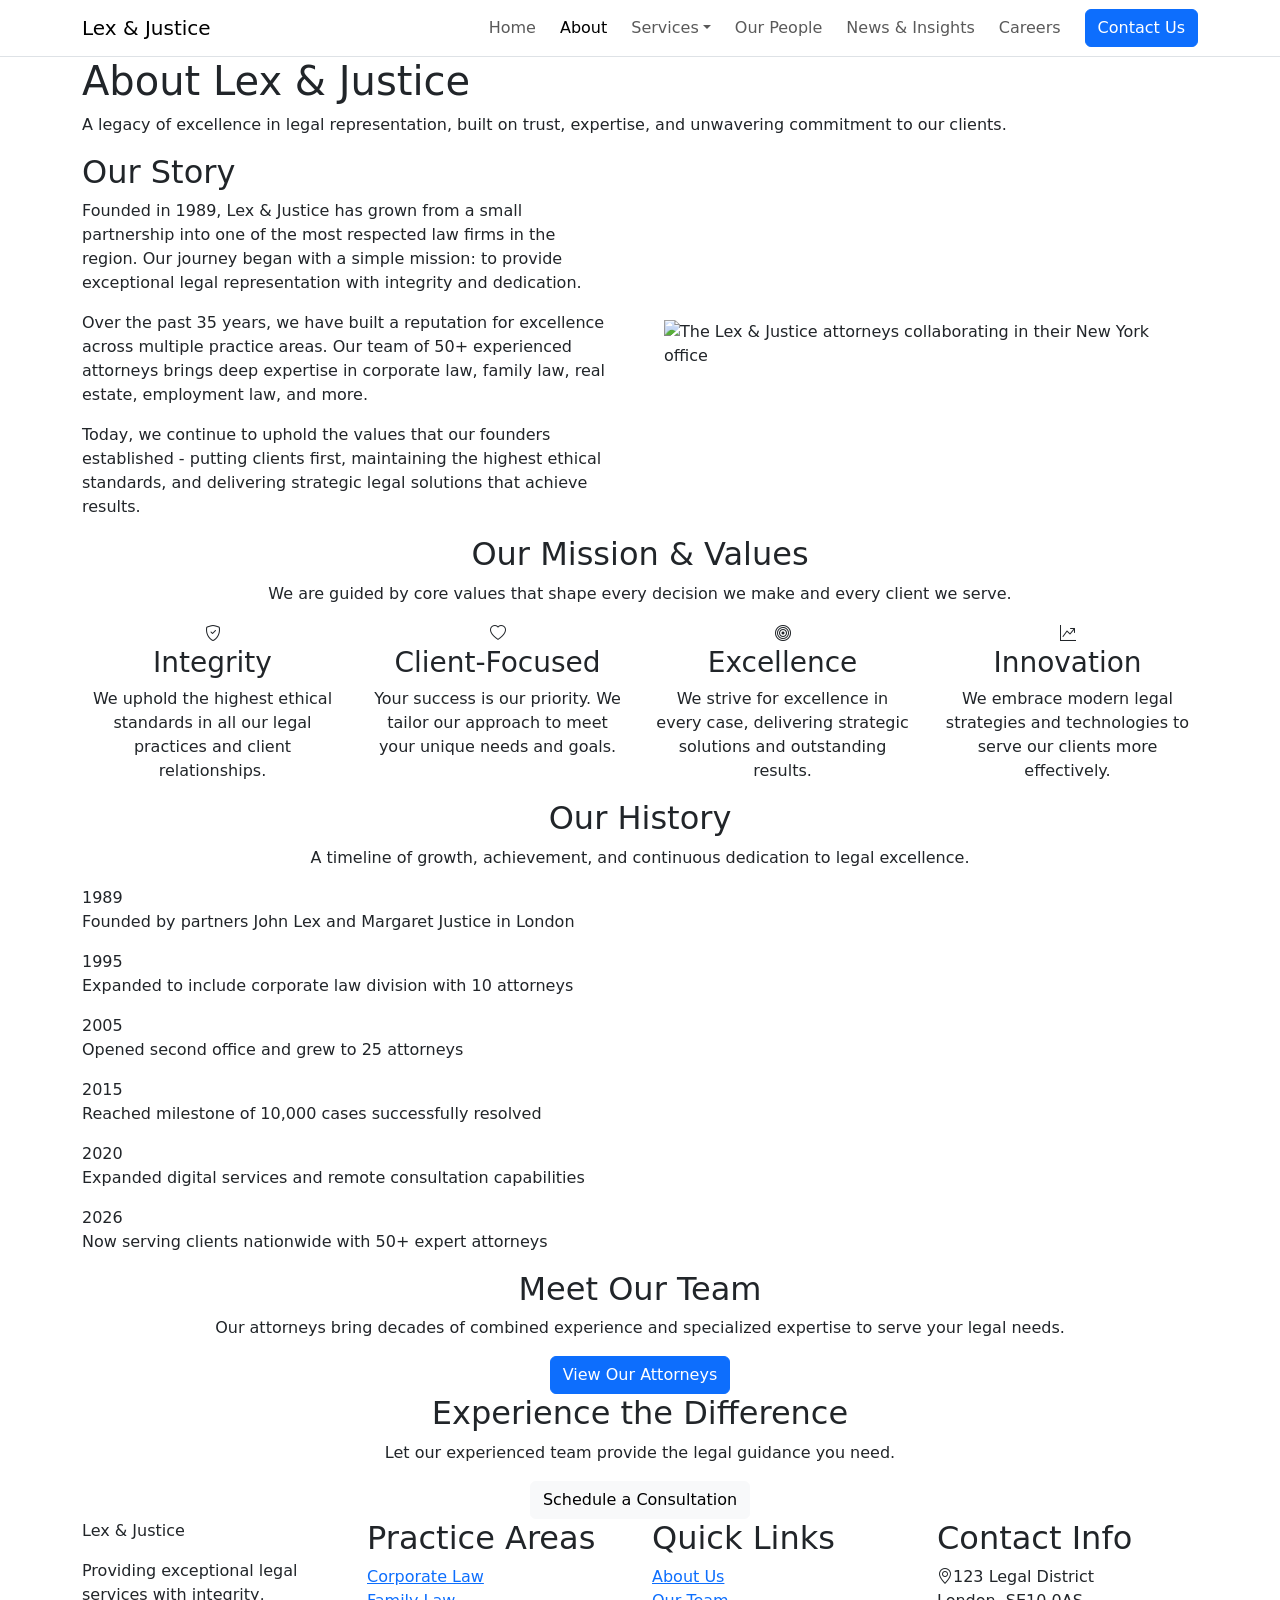
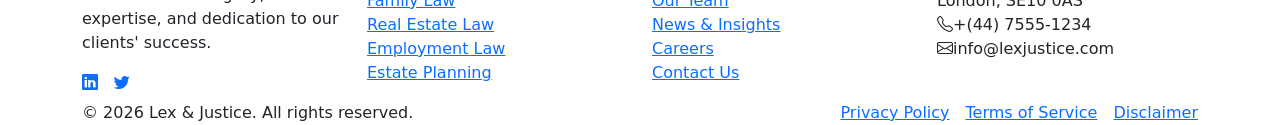
==== about.html @ c464b16d "Add about page with firm story, values, and team highlights" ====
<!doctype html>
<html lang="en">
<head>
  <meta charset="utf-8">
  <meta name="viewport" content="width=device-width, initial-scale=1">
  <title>Lex &amp; Justice | About</title>
  <link rel="preconnect" href="https://fonts.googleapis.com">
  <link rel="preconnect" href="https://fonts.gstatic.com" crossorigin>
  <link href="https://fonts.googleapis.com/css2?family=Cormorant+Garamond:wght@500;600;700&family=Inter:wght@400;500;600;700&family=Playfair+Display:wght@600&display=swap" rel="stylesheet">
  <link href="https://cdn.jsdelivr.net/npm/bootstrap@5.3.3/dist/css/bootstrap.min.css" rel="stylesheet" integrity="sha384-QWTKZyjpPEjISv5WaRU9OFeRpok6YctnYmDr5pNlyT2bRjXh0JMhjY6hW+ALEwIH" crossorigin="anonymous">
  <link rel="stylesheet" href="https://cdn.jsdelivr.net/npm/bootstrap-icons@1.11.3/font/bootstrap-icons.min.css">
  <link rel="stylesheet" href="css/style.css">
</head>
<body>
  <header>
    <nav class="navbar navbar-expand-lg navbar-light bg-white main-navbar sticky-top border-bottom">
      <div class="container">
        <a class="navbar-brand brand-mark brand-font" href="index.html">Lex &amp; Justice</a>
        <button class="navbar-toggler" type="button" data-bs-toggle="collapse" data-bs-target="#mainNavbar" aria-controls="mainNavbar" aria-expanded="false" aria-label="Toggle navigation">
          <span class="navbar-toggler-icon"></span>
        </button>
        <div class="collapse navbar-collapse" id="mainNavbar">
          <ul class="navbar-nav ms-auto align-items-lg-center gap-lg-2">
            <li class="nav-item"><a class="nav-link" href="index.html">Home</a></li>
            <li class="nav-item"><a class="nav-link active" href="about.html">About</a></li>
            <li class="nav-item dropdown">
              <a class="nav-link dropdown-toggle" href="services.html" role="button" data-bs-toggle="dropdown" aria-expanded="false">Services</a>
              <ul class="dropdown-menu">
                <li><a class="dropdown-item" href="practice-area-detail.html">Corporate Law</a></li>
                <li><a class="dropdown-item" href="practice-area-detail.html">Family Law</a></li>
                <li><a class="dropdown-item" href="practice-area-detail.html">Real Estate Law</a></li>
                <li><a class="dropdown-item" href="practice-area-detail.html">Employment Law</a></li>
                <li><a class="dropdown-item" href="practice-area-detail.html">Estate Planning</a></li>
                <li><a class="dropdown-item" href="practice-area-detail.html">Tax Law</a></li>
                <li><hr class="dropdown-divider"></li>
                <li><a class="dropdown-item" href="services.html">All Services</a></li>
              </ul>
            </li>
            <li class="nav-item"><a class="nav-link" href="team.html">Our People</a></li>
            <li class="nav-item"><a class="nav-link" href="news.html">News &amp; Insights</a></li>
            <li class="nav-item"><a class="nav-link" href="careers.html">Careers</a></li>
          </ul>
          <a href="contact.html" class="btn btn-primary btn-nav mt-3 mt-lg-0 ms-lg-3">Contact Us</a>
        </div>
      </div>
    </nav>
  </header>

  <main>
    <section class="about-hero">
      <div class="container">
        <div class="hero-content about-hero-content">
          <h1>About <span class="brand-font">Lex &amp; Justice</span></h1>
          <p>A legacy of excellence in legal representation, built on trust, expertise, and unwavering commitment to our clients.</p>
        </div>
      </div>
    </section>

    <section class="section-space about-story-section">
      <div class="container">
        <div class="row align-items-center g-5">
          <div class="col-lg-6">
            <h2>Our Story</h2>
            <p>Founded in 1989, Lex &amp; Justice has grown from a small partnership into one of the most respected law firms in the region. Our journey began with a simple mission: to provide exceptional legal representation with integrity and dedication.</p>
            <p>Over the past 35 years, we have built a reputation for excellence across multiple practice areas. Our team of 50+ experienced attorneys brings deep expertise in corporate law, family law, real estate, employment law, and more.</p>
            <p>Today, we continue to uphold the values that our founders established - putting clients first, maintaining the highest ethical standards, and delivering strategic legal solutions that achieve results.</p>
          </div>
          <div class="col-lg-6">
            <img
              src="assets/img/about/our_story.jpg"
              alt="The Lex &amp; Justice attorneys collaborating in their New York office"
              class="img-fluid about-story-image"
              loading="lazy"
              width="1200"
              height="900">
          </div>
        </div>
      </div>
    </section>

    <section class="section-space section-muted mission-section">
      <div class="container">
        <div class="section-heading text-center">
          <h2>Our Mission &amp; Values</h2>
          <p>We are guided by core values that shape every decision we make and every client we serve.</p>
        </div>
        <div class="row g-4">
          <div class="col-6 col-lg-3 text-center">
            <article class="mission-item h-100">
              <div class="feature-icon"><i class="bi bi-shield-check" aria-hidden="true"></i></div>
              <h3>Integrity</h3>
              <p>We uphold the highest ethical standards in all our legal practices and client relationships.</p>
            </article>
          </div>
          <div class="col-6 col-lg-3 text-center">
            <article class="mission-item h-100">
              <div class="feature-icon"><i class="bi bi-heart" aria-hidden="true"></i></div>
              <h3>Client-Focused</h3>
              <p>Your success is our priority. We tailor our approach to meet your unique needs and goals.</p>
            </article>
          </div>
          <div class="col-6 col-lg-3 text-center">
            <article class="mission-item h-100">
              <div class="feature-icon"><i class="bi bi-bullseye" aria-hidden="true"></i></div>
              <h3>Excellence</h3>
              <p>We strive for excellence in every case, delivering strategic solutions and outstanding results.</p>
            </article>
          </div>
          <div class="col-6 col-lg-3 text-center">
            <article class="mission-item h-100">
              <div class="feature-icon"><i class="bi bi-graph-up-arrow" aria-hidden="true"></i></div>
              <h3>Innovation</h3>
              <p>We embrace modern legal strategies and technologies to serve our clients more effectively.</p>
            </article>
          </div>
        </div>
      </div>
    </section>

    <section class="section-space history-section">
      <div class="container">
        <div class="section-heading text-center">
          <h2>Our History</h2>
          <p>A timeline of growth, achievement, and continuous dedication to legal excellence.</p>
        </div>
        <div class="history-timeline mx-auto">
          <div class="history-row">
            <span class="history-year">1989</span>
            <span class="history-dot"></span>
            <p>Founded by partners John Lex and Margaret Justice in London</p>
          </div>
          <div class="history-row">
            <span class="history-year">1995</span>
            <span class="history-dot"></span>
            <p>Expanded to include corporate law division with 10 attorneys</p>
          </div>
          <div class="history-row">
            <span class="history-year">2005</span>
            <span class="history-dot"></span>
            <p>Opened second office and grew to 25 attorneys</p>
          </div>
          <div class="history-row">
            <span class="history-year">2015</span>
            <span class="history-dot"></span>
            <p>Reached milestone of 10,000 cases successfully resolved</p>
          </div>
          <div class="history-row">
            <span class="history-year">2020</span>
            <span class="history-dot"></span>
            <p>Expanded digital services and remote consultation capabilities</p>
          </div>
          <div class="history-row">
            <span class="history-year">2026</span>
            <span class="history-dot"></span>
            <p>Now serving clients nationwide with 50+ expert attorneys</p>
          </div>
        </div>
      </div>
    </section>

    <section class="section-space section-muted team-cta">
      <div class="container text-center">
        <h2>Meet Our Team</h2>
        <p>Our attorneys bring decades of combined experience and specialized expertise to serve your legal needs.</p>
        <a href="team.html" class="btn btn-primary btn-nav">View Our Attorneys</a>
      </div>
    </section>

    <section class="section-space cta-section about-cta-compact">
      <div class="container text-center">
        <h2>Experience the Difference</h2>
        <p>Let our experienced team provide the legal guidance you need.</p>
        <a href="contact.html" class="btn btn-light btn-hero">Schedule a Consultation</a>
      </div>
    </section>
  </main>

  <footer class="footer-section">
    <div class="container">
      <div class="row g-4 gy-lg-0">
        <div class="col-md-6 col-lg-3">
          <p class="brand-font footer-brand-name">Lex &amp; Justice</p>
          <p>Providing exceptional legal services with integrity, expertise, and dedication to our clients' success.</p>
          <div class="d-flex gap-3 social-links">
            <a href="https://www.linkedin.com/in/behramaras/" aria-label="LinkedIn"><i class="bi bi-linkedin" aria-hidden="true"></i></a>
            <a href="under-construction.html" aria-label="Twitter"><i class="bi bi-twitter" aria-hidden="true"></i></a>
          </div>
        </div>
        <div class="col-md-6 col-lg-3">
          <h2 class="footer-col-title">Practice Areas</h2>
          <ul class="list-unstyled footer-links">
            <li><a href="practice-area-detail.html">Corporate Law</a></li>
            <li><a href="practice-area-detail.html">Family Law</a></li>
            <li><a href="practice-area-detail.html">Real Estate Law</a></li>
            <li><a href="practice-area-detail.html">Employment Law</a></li>
            <li><a href="practice-area-detail.html">Estate Planning</a></li>
          </ul>
        </div>
        <div class="col-md-6 col-lg-3">
          <h2 class="footer-col-title">Quick Links</h2>
          <ul class="list-unstyled footer-links">
            <li><a href="about.html">About Us</a></li>
            <li><a href="team.html">Our Team</a></li>
            <li><a href="news.html">News &amp; Insights</a></li>
            <li><a href="careers.html">Careers</a></li>
            <li><a href="contact.html">Contact Us</a></li>
          </ul>
        </div>
        <div class="col-md-6 col-lg-3">
          <h2 class="footer-col-title">Contact Info</h2>
          <ul class="list-unstyled footer-contact">
            <li><i class="bi bi-geo-alt" aria-hidden="true"></i><span>123 Legal District<br>London, SE10 0AS</span></li>
            <li><i class="bi bi-telephone" aria-hidden="true"></i><span>+(44) 7555-1234</span></li>
            <li><i class="bi bi-envelope" aria-hidden="true"></i><span>info@lexjustice.com</span></li>
          </ul>
        </div>
      </div>
      <div class="footer-bottom d-flex flex-column flex-md-row justify-content-between align-items-start align-items-md-center gap-2">
        <p class="mb-0">&copy; 2026 <span class="brand-font">Lex &amp; Justice</span>. All rights reserved.</p>
        <div class="d-flex gap-3">
          <a href="under-construction.html">Privacy Policy</a>
          <a href="under-construction.html">Terms of Service</a>
          <a href="under-construction.html">Disclaimer</a>
        </div>
      </div>
    </div>
  </footer>

  <script src="https://cdn.jsdelivr.net/npm/bootstrap@5.3.3/dist/js/bootstrap.bundle.min.js" integrity="sha384-YvpcrYf0tY3lHB60NNkmXc5s9fDVZLESaAA55NDzOxhy9GkcIdslK1eN7N6jIeHz" crossorigin="anonymous"></script>
  <script src="https://cdn.userway.org/widget.js" data-account="FREE"></script>
</body>
</html>
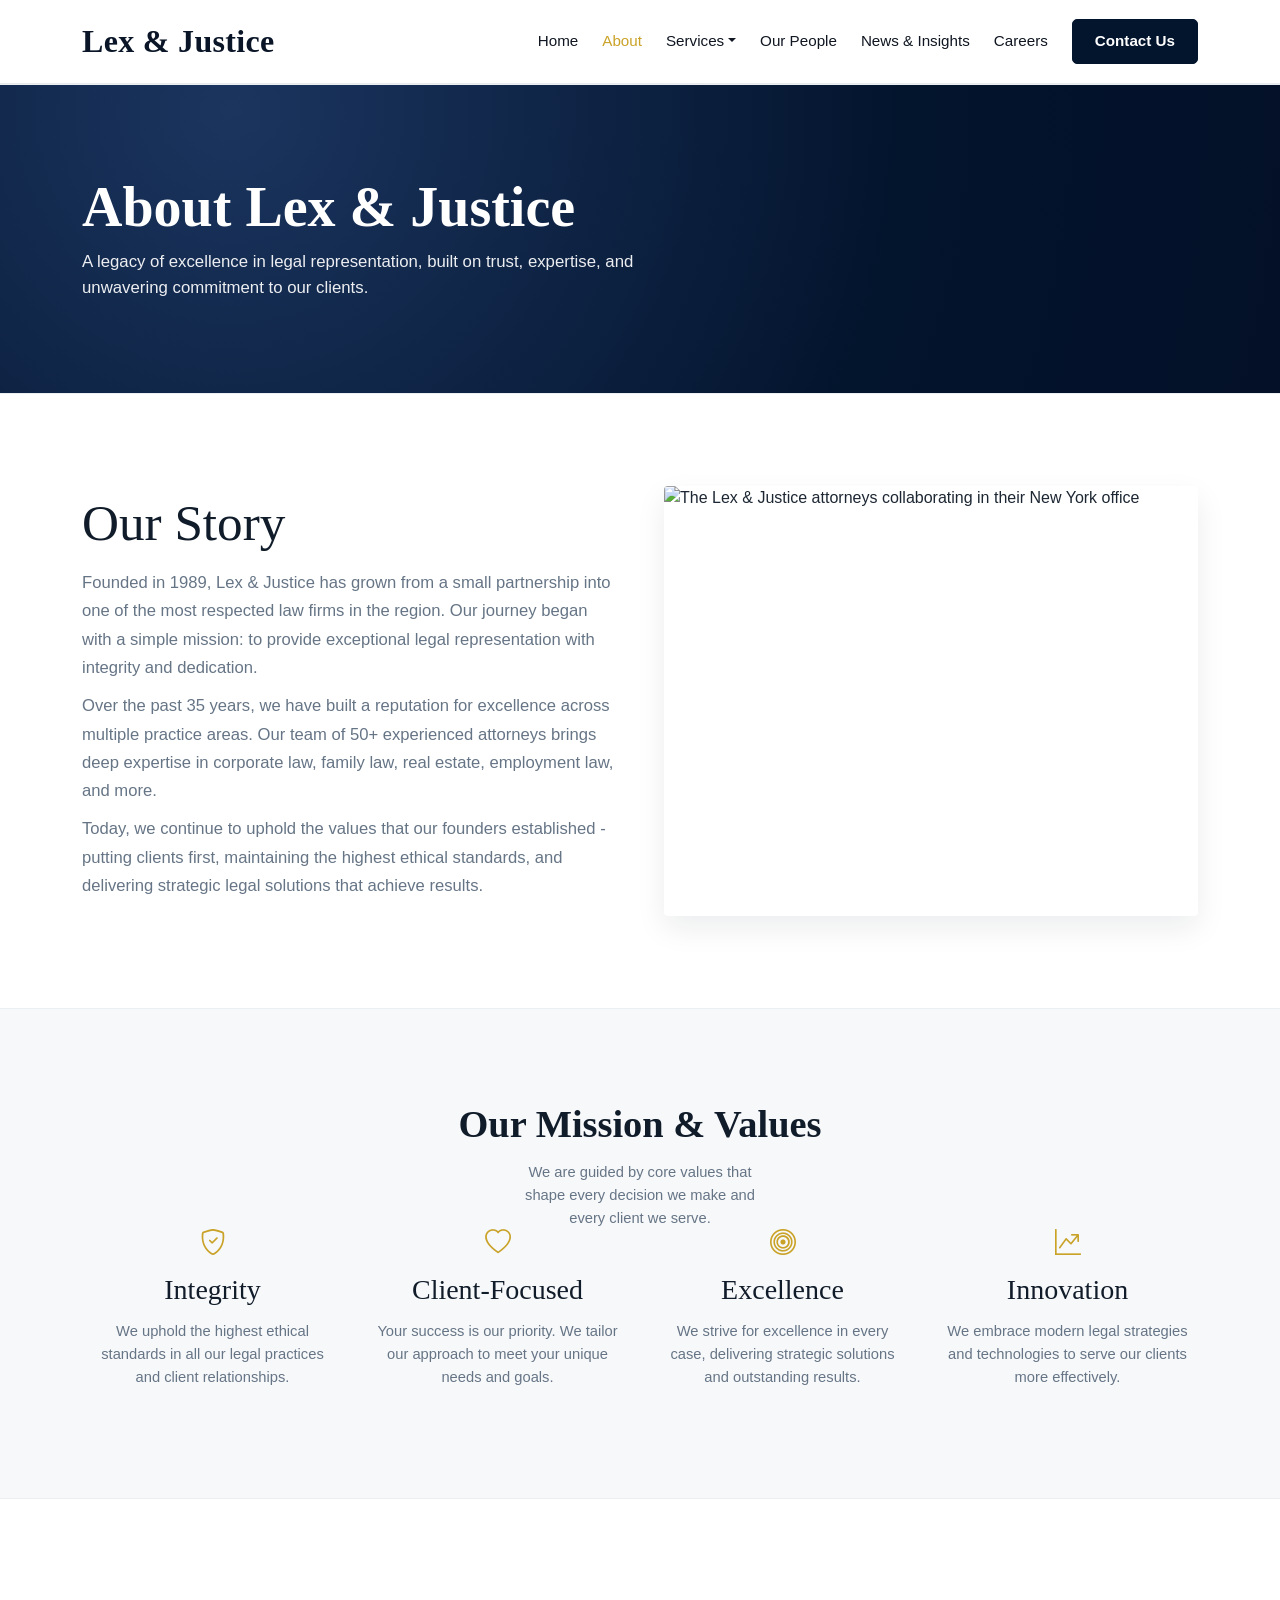
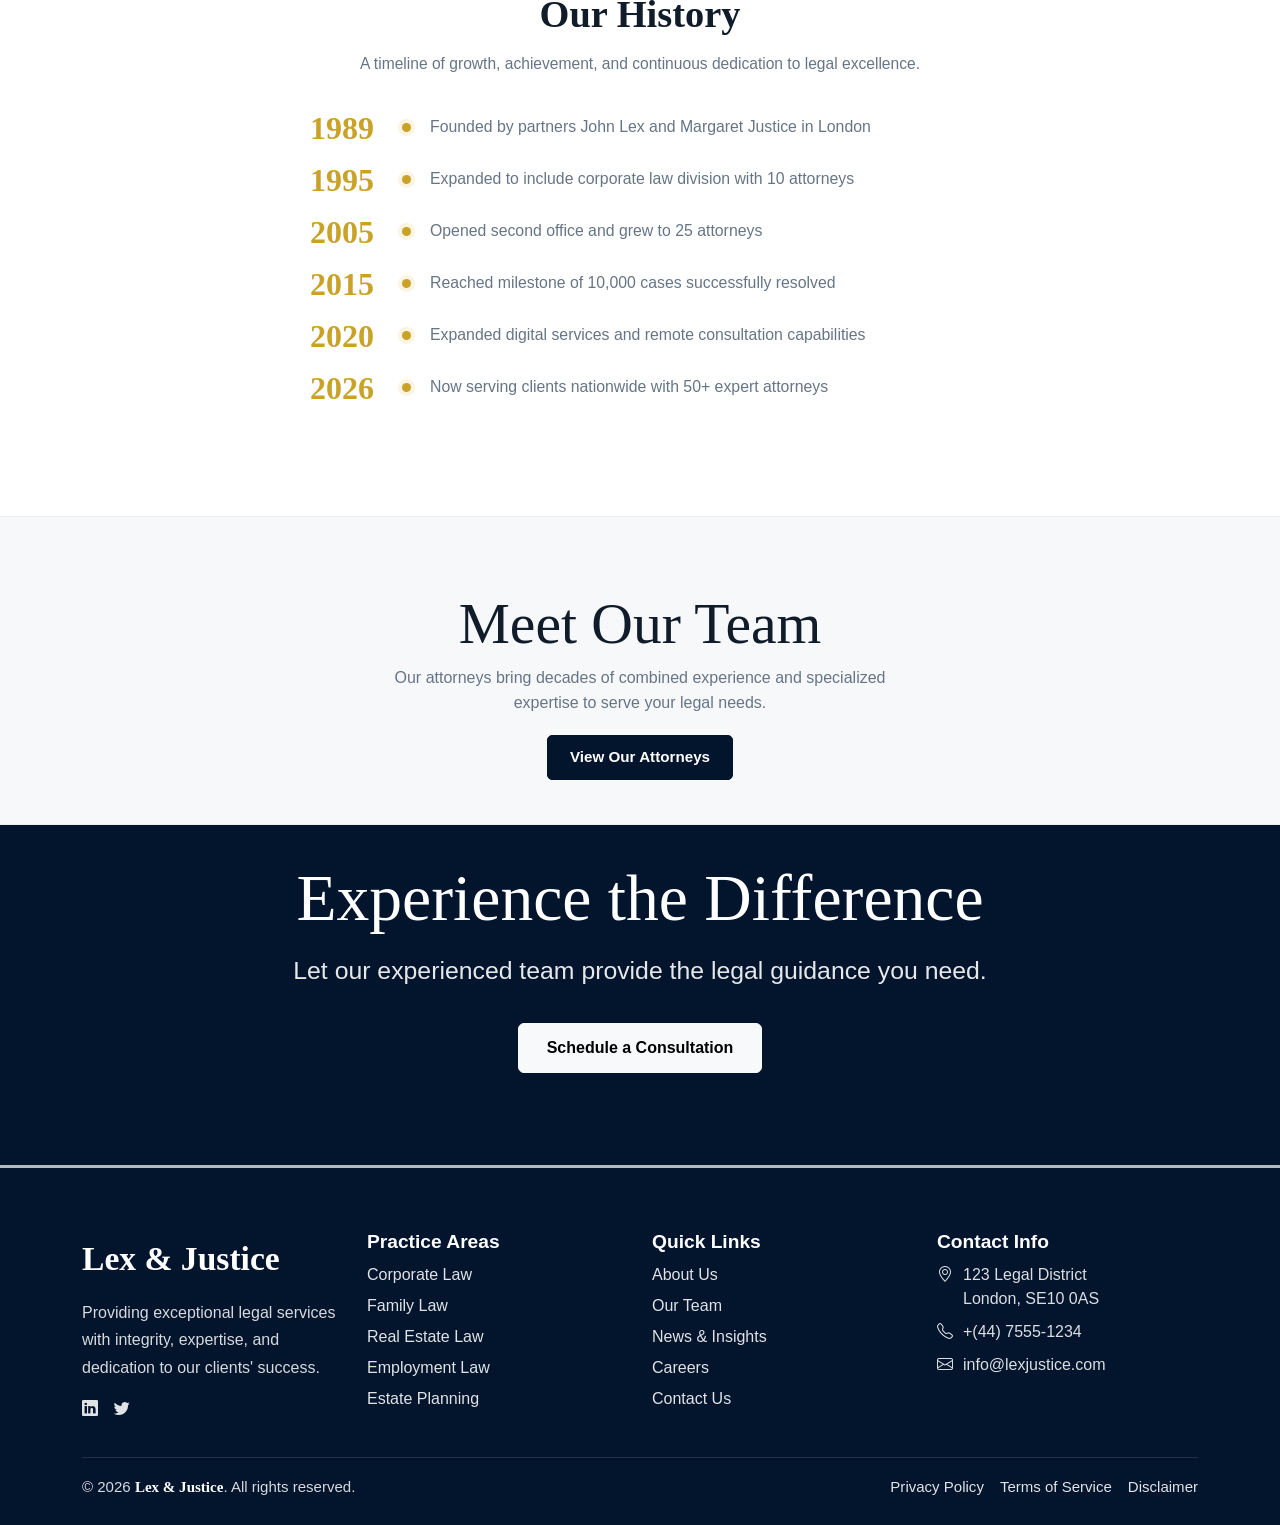
==== commit 3fe4709d: "Add code comments to about.html for maintainability" ====
--- a/about.html
+++ b/about.html
@@ -12,6 +12,7 @@
   <link rel="stylesheet" href="css/style.css">
 </head>
 <body>
+  <!-- Sticky navbar: stays pinned to the top while scrolling and collapses into a hamburger menu on smaller screens. The Services item opens a dropdown linking into each practice area. This whole navbar is repeated on every page; only the "active" class moves to mark the current page. -->
   <header>
     <nav class="navbar navbar-expand-lg navbar-light bg-white main-navbar sticky-top border-bottom">
       <div class="container">
@@ -47,6 +48,7 @@
   </header>
 
   <main>
+    <!-- About hero: shorter version of the home hero — same dark navy gradient, just the page title and a one-line intro (no CTAs). -->
     <section class="about-hero">
       <div class="container">
         <div class="hero-content about-hero-content">
@@ -56,6 +58,7 @@
       </div>
     </section>
 
+    <!-- Our Story: two-column layout (text + photo). On mobile the photo drops below the text. The image gets explicit width/height to reserve space and avoid layout shift while loading. -->
     <section class="section-space about-story-section">
       <div class="container">
         <div class="row align-items-center g-5">
@@ -78,6 +81,7 @@
       </div>
     </section>
 
+    <!-- Mission & Values: four icon + heading + paragraph blocks on the muted grey band. Stays as 2 columns on smaller screens, 4 on desktop. -->
     <section class="section-space section-muted mission-section">
       <div class="container">
         <div class="section-heading text-center">
@@ -117,6 +121,7 @@
       </div>
     </section>
 
+    <!-- History timeline: each row is a CSS grid with three cells (year | gold dot | description). Centered with a max-width so it stays readable on wide screens. -->
     <section class="section-space history-section">
       <div class="container">
         <div class="section-heading text-center">
@@ -158,6 +163,7 @@
       </div>
     </section>
 
+    <!-- Team teaser: short CTA pushing visitors to the dedicated Our People page. Same .team-cta block is reused on the team page (linking to careers there). -->
     <section class="section-space section-muted team-cta">
       <div class="container text-center">
         <h2>Meet Our Team</h2>
@@ -166,6 +172,7 @@
       </div>
     </section>
 
+    <!-- Closing CTA: same dark navy band as the home page, but with .about-cta-compact trimming the top padding so it sits closer to the team teaser above. -->
     <section class="section-space cta-section about-cta-compact">
       <div class="container text-center">
         <h2>Experience the Difference</h2>
@@ -175,6 +182,7 @@
     </section>
   </main>
 
+  <!-- Footer: 4-column layout — brand & socials, practice areas, quick links, and contact info — followed by a thin bar with the copyright and legal links. Same footer is used on every page. -->
   <footer class="footer-section">
     <div class="container">
       <div class="row g-4 gy-lg-0">
@@ -226,6 +234,7 @@
     </div>
   </footer>
 
+  <!-- Bootstrap bundle drives the navbar collapse, dropdowns and any modals. UserWay adds an accessibility menu — pinned to the bottom-right via CSS so it doesn't clash with the sticky navbar. -->
   <script src="https://cdn.jsdelivr.net/npm/bootstrap@5.3.3/dist/js/bootstrap.bundle.min.js" integrity="sha384-YvpcrYf0tY3lHB60NNkmXc5s9fDVZLESaAA55NDzOxhy9GkcIdslK1eN7N6jIeHz" crossorigin="anonymous"></script>
   <script src="https://cdn.userway.org/widget.js" data-account="FREE"></script>
 </body>
--- a/css/style.css
+++ b/css/style.css
@@ -0,0 +1,1907 @@
+:root {
+  --navy-950: #03142d;
+  --navy-900: #061b3a;
+  --navy-700: #1f3557;
+  --gold-500: #c9a227;
+  --gold-300: #dfd39f;
+  --text-900: #1d2733;
+  --text-600: #667586;
+  --line-200: #e7ebef;
+  --bg-soft: #f7f8fa;
+  --white: #ffffff;
+}
+
+body {
+  font-family: "Inter", sans-serif;
+  color: var(--text-900);
+  background-color: var(--white);
+}
+
+h1,
+h2,
+h3,
+h4,
+h5,
+.brand-mark {
+  font-family: "Cormorant Garamond", serif;
+  color: #111c2a;
+}
+
+.brand-font {
+  font-family: "Playfair Display", serif !important;
+  font-weight: 600 !important;
+  color: #0a1628 !important;
+}
+
+.footer-section .brand-font,
+.footer-bottom .brand-font {
+  color: #ffffff !important;
+}
+
+.section-space {
+  padding: 92px 0;
+}
+
+.section-muted {
+  background-color: var(--bg-soft);
+}
+
+.section-heading h2 {
+  font-size: clamp(2rem, 3vw, 3rem);
+  font-weight: 700;
+  margin-bottom: 14px;
+}
+
+.section-heading p {
+  color: var(--text-600);
+  max-width: 640px;
+  margin: 0 auto 30px;
+  font-size: 0.975rem;
+  line-height: 1.7;
+}
+
+.main-navbar {
+  min-height: 84px;
+  border-color: #e8ebee !important;
+  z-index: 2147483000 !important;
+}
+
+.brand-mark {
+  font-size: 2rem;
+  font-weight: 700;
+  letter-spacing: 0.01em;
+  line-height: 1;
+}
+
+.navbar .nav-link {
+  color: #101722;
+  font-size: 0.95rem;
+  font-weight: 500;
+  padding: 0.6rem 0.8rem;
+  border-radius: 4px;
+  transition: all 0.3s ease;
+}
+
+.navbar .nav-link:hover,
+.navbar .nav-link:focus {
+  color: #fff;
+  background-color: var(--gold-500);
+}
+
+.navbar .nav-link.active {
+  color: var(--gold-500);
+}
+
+.navbar .nav-link.dropdown-toggle.show,
+.navbar .nav-link.dropdown-toggle.show:focus,
+.navbar .nav-link.dropdown-toggle.show:hover {
+  background-color: var(--gold-500);
+  color: #0a1628;
+}
+
+.navbar .dropdown-menu {
+  border-color: #e7ebef;
+}
+
+.navbar .dropdown-item {
+  font-size: 0.94rem;
+  color: #101722;
+  transition: all 0.3s ease;
+}
+
+.navbar .dropdown-item:hover,
+.navbar .dropdown-item:focus {
+  background-color: var(--gold-500);
+  color: #0a1628;
+}
+
+.btn-nav {
+  border-radius: 5px;
+  background-color: var(--navy-950);
+  border-color: var(--navy-950);
+  color: #fff;
+  padding: 10px 22px;
+  font-size: 0.95rem;
+  font-weight: 600;
+  transition: all 0.3s ease;
+}
+
+.btn-nav.active,
+.btn-nav:active,
+.btn-nav.show,
+.btn-check:checked + .btn-nav,
+.btn-check:active + .btn-nav {
+  background-color: var(--navy-950) !important;
+  border-color: var(--navy-950) !important;
+  color: #fff !important;
+}
+
+.hero-section {
+  background: radial-gradient(circle at 18% 10%, #1c355f 0%, var(--navy-950) 60%, #031028 100%);
+  min-height: 620px;
+  display: flex;
+  align-items: center;
+  position: relative;
+  overflow: hidden;
+}
+
+.hero-section::after {
+  content: "\2696";
+  position: absolute;
+  right: 8%;
+  bottom: 45px;
+  font-size: 20rem;
+  color: rgba(255, 255, 255, 0.09);
+  line-height: 1;
+}
+
+.hero-content {
+  max-width: 760px;
+  position: relative;
+  z-index: 1;
+}
+
+.hero-content h1 {
+  color: #fff;
+  font-size: clamp(2.8rem, 6vw, 5rem);
+  font-weight: 700;
+  line-height: 1.02;
+  margin-bottom: 22px;
+}
+
+.hero-content h1 .hero-line {
+  display: block;
+}
+
+.hero-content h1 .hero-line:last-child {
+  white-space: nowrap;
+}
+
+.hero-content p {
+  color: rgba(255, 255, 255, 0.9);
+  font-size: 1.48rem;
+  line-height: 1.65;
+  max-width: 760px;
+  margin-bottom: 34px;
+}
+
+.btn-hero {
+  border-radius: 6px;
+  font-size: 1rem;
+  font-weight: 600;
+  padding: 12px 28px;
+  transition: all 0.3s ease;
+}
+
+.btn:hover,
+.btn:focus {
+  background-color: var(--gold-500) !important;
+  border-color: var(--gold-500) !important;
+  color: #fff !important;
+}
+
+.stats-section {
+  padding: 38px 0;
+  background-color: var(--bg-soft);
+}
+
+.stats-section h3 {
+  color: var(--gold-500);
+  font-size: clamp(2rem, 4vw, 2.8rem);
+  font-weight: 700;
+  margin-bottom: 4px;
+}
+
+.stats-section p {
+  font-size: 1rem;
+  color: var(--text-600);
+  margin: 0;
+}
+
+.why-section .feature-icon {
+  width: 56px;
+  height: 56px;
+  border-radius: 50%;
+  margin: 0 auto 18px;
+  background-color: #f7f4e6;
+  color: var(--gold-500);
+  display: grid;
+  place-items: center;
+  font-size: 1.35rem;
+}
+
+.why-section h4 {
+  font-size: 1.7rem;
+  font-weight: 600;
+  margin-bottom: 9px;
+}
+
+.why-section p {
+  color: var(--text-600);
+  font-size: 0.96rem;
+  line-height: 1.7;
+  max-width: 300px;
+  margin: 0 auto;
+}
+
+.feature-card {
+  border: 1px solid var(--line-200);
+  border-radius: 2px;
+  background-color: #fff;
+  transition: transform 0.2s ease, box-shadow 0.2s ease, border-color 0.2s ease;
+}
+
+.feature-card .card-body {
+  padding: 26px 20px;
+}
+
+.feature-card:hover {
+  transform: translateY(-4px);
+  border-color: #ddd5b5;
+  box-shadow: 0 12px 26px rgba(12, 27, 52, 0.08);
+}
+
+.testimonial-card,
+.practice-card {
+  border: 1px solid var(--line-200);
+  border-radius: 2px;
+  transition: transform 0.2s ease, box-shadow 0.2s ease, border-color 0.2s ease;
+}
+
+.testimonial-card:hover,
+.practice-card:hover {
+  transform: translateY(-4px);
+  border-color: #ddd5b5;
+  box-shadow: 0 12px 26px rgba(12, 27, 52, 0.08);
+}
+
+.testimonial-card .card-body,
+.practice-card .card-body {
+  padding: 30px 30px 26px;
+}
+
+.quote-mark {
+  color: var(--gold-500);
+  font-size: 1.8rem;
+  display: inline-block;
+  margin-bottom: 14px;
+}
+
+.testimonial-card p {
+  color: var(--text-600);
+  line-height: 1.65;
+  margin-bottom: 22px;
+  font-size: 0.98rem;
+}
+
+.testimonial-card .testimonial-author {
+  font-family: "Inter", sans-serif;
+  font-size: 1.05rem;
+  font-weight: 700;
+  margin: 0 0 2px;
+}
+
+.testimonial-card small {
+  color: var(--text-600);
+  font-size: 0.92rem;
+}
+
+.practice-card .card-icon {
+  color: var(--gold-500);
+  font-size: 1.35rem;
+  margin-bottom: 14px;
+  display: inline-block;
+}
+
+.practice-card h3 {
+  font-size: 1.8rem;
+  font-weight: 600;
+  margin-bottom: 6px;
+}
+
+.practice-card p {
+  color: var(--text-600);
+  line-height: 1.7;
+  margin-bottom: 8px;
+  font-size: 0.96rem;
+}
+
+.text-link {
+  color: var(--gold-500);
+  text-decoration: none;
+  font-size: 1.02rem;
+  font-weight: 600;
+  display: inline-flex;
+  gap: 2px;
+  align-items: center;
+  transition: color 0.2s ease, transform 0.2s ease;
+}
+
+.text-link:hover {
+  color: #af9440;
+  transform: translateX(2px);
+}
+
+.cta-section {
+  background-color: var(--navy-950);
+  color: #fff;
+  border-top: 0;
+  border-bottom: 3px solid rgba(255, 255, 255, 0.7);
+}
+
+.cta-section h2 {
+  font-size: clamp(2.8rem, 6vw, 4.1rem);
+  color: #fff;
+  margin-bottom: 14px;
+}
+
+.cta-section p {
+  font-size: clamp(1.1rem, 2.2vw, 1.55rem);
+  color: rgba(255, 255, 255, 0.9);
+  margin-bottom: 34px;
+}
+
+.footer-section {
+  background-color: var(--navy-950);
+  color: #fff;
+  padding: 62px 0 24px;
+}
+
+.footer-section .footer-brand-name {
+  color: #fff;
+  font-size: 2.1rem;
+  margin-bottom: 12px;
+}
+
+.footer-section .footer-col-title {
+  color: #fff;
+  font-family: "Inter", sans-serif;
+  font-size: 1.2rem;
+  font-weight: 700;
+  margin-top: 0;
+  margin-bottom: 10px;
+}
+
+.footer-section p {
+  color: rgba(255, 255, 255, 0.84);
+  line-height: 1.7;
+}
+
+.social-links a,
+.footer-links a,
+.footer-bottom a {
+  color: rgba(255, 255, 255, 0.88);
+  text-decoration: none;
+  transition: color 0.2s ease;
+}
+
+.social-links a:hover,
+.footer-links a:hover,
+.footer-bottom a:hover {
+  color: var(--gold-300);
+}
+
+.footer-links li {
+  margin-bottom: 7px;
+}
+
+.footer-contact li {
+  display: flex;
+  gap: 10px;
+  margin-bottom: 9px;
+  color: rgba(255, 255, 255, 0.86);
+}
+
+.footer-bottom {
+  margin-top: 30px;
+  border-top: 1px solid rgba(255, 255, 255, 0.12);
+  padding-top: 16px;
+  font-size: 0.94rem;
+}
+
+.footer-bottom p {
+  margin: 0;
+}
+
+@media (max-width: 991.98px) {
+  .navbar-collapse {
+    padding-top: 0.75rem;
+  }
+
+  .navbar .nav-link {
+    padding: 0.55rem 0.75rem;
+  }
+
+  .hero-section {
+    min-height: 520px;
+  }
+
+  .hero-content h1 {
+    font-size: clamp(2.2rem, 7vw, 3rem);
+  }
+
+  .hero-content h1 .hero-line:last-child {
+    white-space: normal;
+  }
+
+  .hero-content p { font-size: 1rem; line-height: 1.75; }
+
+  .section-space {
+    padding: 72px 0;
+  }
+}
+
+@media (max-width: 575.98px) {
+  .main-navbar {
+    min-height: 74px;
+  }
+
+  .brand-mark {
+    font-size: 1.7rem;
+  }
+
+  .hero-section::after {
+    font-size: 8rem;
+    right: 3%;
+  }
+
+  .btn-hero {
+    width: 100%;
+    text-align: center;
+  }
+
+  .testimonial-card .card-body,
+  .practice-card .card-body {
+    padding: 22px 20px;
+  }
+}
+
+.about-hero {
+  background: radial-gradient(circle at 18% 8%, #1b355f 0%, var(--navy-950) 62%, #031028 100%);
+  min-height: 310px;
+  display: flex;
+  align-items: center;
+}
+
+.about-hero-content {
+  max-width: 720px;
+}
+
+.about-hero-content h1 {
+  color: #fff;
+  font-size: clamp(2.3rem, 4.6vw, 3.5rem);
+  line-height: 1.1;
+  margin-bottom: 10px;
+}
+
+.about-hero-content .brand-font {
+  color: #fff !important;
+}
+
+.about-hero-content p {
+  color: rgba(255, 255, 255, 0.92);
+  max-width: 640px;
+  font-size: 1.05rem;
+  line-height: 1.55;
+  margin: 0;
+}
+
+.about-story-section h2 {
+  font-size: clamp(2.4rem, 4vw, 3.2rem);
+  margin-bottom: 16px;
+}
+
+.about-story-section p {
+  color: var(--text-600);
+  line-height: 1.7;
+  font-size: 1.04rem;
+  margin-bottom: 10px;
+}
+
+.about-story-image {
+  width: 100%;
+  height: 100%;
+  min-height: 430px;
+  max-height: 520px;
+  object-fit: cover;
+  border-radius: 4px;
+  display: block;
+  box-shadow: 0 12px 30px rgba(12, 24, 42, 0.08);
+}
+
+.mission-section h4 {
+  font-size: 1.95rem;
+  margin-bottom: 7px;
+}
+
+.mission-section .row > [class*="col-"] {
+  display: flex;
+}
+
+.mission-item {
+  width: 100%;
+  display: flex;
+  flex-direction: column;
+  align-items: center;
+  justify-content: flex-start;
+  text-align: center;
+}
+
+.mission-section p {
+  color: var(--text-600);
+  font-size: 0.92rem;
+  line-height: 1.55;
+  max-width: 245px;
+  margin: 0 auto;
+}
+
+.mission-section .feature-icon {
+  width: auto;
+  height: auto;
+  margin: 0 auto 12px;
+  background-color: transparent;
+  color: var(--gold-500);
+  border: 0;
+  font-size: 1.62rem;
+  line-height: 1;
+  flex: 0 0 26px;
+}
+
+.mission-item h3 {
+  min-height: 44px;
+  display: flex;
+  align-items: center;
+  justify-content: center;
+}
+
+.mission-item p {
+  min-height: 86px;
+}
+
+.history-section .section-heading p {
+  margin-bottom: 34px;
+}
+
+.history-timeline {
+  max-width: 660px;
+}
+
+.history-row {
+  display: grid;
+  grid-template-columns: 72px 28px 1fr;
+  align-items: center;
+  column-gap: 10px;
+  margin-bottom: 20px;
+}
+
+.history-year {
+  color: var(--gold-500);
+  font-family: "Cormorant Garamond", serif;
+  font-size: 2rem;
+  font-weight: 700;
+  line-height: 1;
+}
+
+.history-dot {
+  width: 9px;
+  height: 9px;
+  border-radius: 50%;
+  background-color: var(--gold-500);
+  justify-self: center;
+  box-shadow: 0 0 0 4px rgba(201, 162, 39, 0.12);
+}
+
+.history-row p {
+  margin: 0;
+  color: var(--text-600);
+  font-size: 0.99rem;
+  line-height: 1.45;
+}
+
+.team-cta h2 {
+  font-size: clamp(2.6rem, 4.5vw, 3.6rem);
+  margin-bottom: 8px;
+}
+
+.team-cta.section-space {
+  padding-top: 72px;
+  padding-bottom: 44px;
+}
+
+.team-cta p {
+  color: var(--text-600);
+  max-width: 560px;
+  margin: 0 auto 20px;
+  line-height: 1.55;
+}
+
+.team-cta .btn-nav {
+  min-width: 142px;
+}
+
+.about-cta-compact.section-space {
+  padding-top: 34px;
+}
+
+.about-hero,
+.mission-section,
+.team-cta {
+  border-top: 1px solid #eceff2;
+  border-bottom: 1px solid #eceff2;
+}
+
+@media (max-width: 991.98px) {
+  .about-hero {
+    min-height: 270px;
+  }
+
+  .about-story-image {
+    min-height: 280px;
+    max-height: 360px;
+  }
+}
+
+@media (max-width: 575.98px) {
+  .history-row {
+    grid-template-columns: 62px 20px 1fr;
+    column-gap: 8px;
+  }
+
+  .history-year {
+    font-size: 1.7rem;
+  }
+}
+
+.services-hero {
+  background: radial-gradient(circle at 18% 8%, #1b355f 0%, var(--navy-950) 62%, #031028 100%);
+  min-height: 210px;
+  display: flex;
+  align-items: center;
+}
+
+.services-hero-content {
+  max-width: 720px;
+}
+
+.services-hero-content h1 {
+  color: #fff;
+  font-size: clamp(2.7rem, 4.8vw, 3.8rem);
+  margin-bottom: 8px;
+}
+
+.services-hero-content p {
+  color: rgba(255, 255, 255, 0.92);
+  font-size: 1.08rem;
+  line-height: 1.55;
+  max-width: 690px;
+  margin: 0;
+}
+
+.services-practice-section .practice-card h3 {
+  font-size: 1.9rem;
+}
+
+.services-practice-section.section-space {
+  padding-top: 62px;
+}
+
+.services-help-section h2 {
+  font-size: clamp(2.2rem, 4vw, 3.25rem);
+  margin-bottom: 12px;
+}
+
+.services-help-section p {
+  color: var(--text-600);
+  max-width: 640px;
+  margin: 0 auto 20px;
+  line-height: 1.6;
+}
+
+.services-call-btn {
+  border-radius: 5px;
+  padding: 10px 20px;
+  font-size: 0.95rem;
+}
+
+@media (max-width: 991.98px) {
+  .services-hero {
+    min-height: 180px;
+  }
+}
+
+.practice-detail-main {
+  background-color: var(--white);
+}
+
+.practice-detail-top {
+  background-color: var(--white);
+}
+
+.detail-breadcrumb-bar {
+  background-color: #f4f6f8;
+  border-bottom: 1px solid #e8edf2;
+}
+
+.detail-breadcrumb-wrap {
+  padding: 18px 0;
+}
+
+.detail-breadcrumb-wrap .breadcrumb {
+  gap: 6px;
+  font-size: 0.76rem;
+  letter-spacing: 0.01em;
+}
+
+.detail-breadcrumb-wrap .breadcrumb-item,
+.detail-breadcrumb-wrap .breadcrumb-item a {
+  color: #77879a;
+  text-decoration: none;
+}
+
+.detail-breadcrumb-wrap .breadcrumb-item.active {
+  color: #2a3645;
+}
+
+.detail-breadcrumb-wrap .breadcrumb-item + .breadcrumb-item::before {
+  color: #9aa7b5;
+}
+
+.practice-detail-top {
+  padding: 80px 0;
+}
+
+.detail-layout-row {
+  --bs-gutter-x: 3.25rem;
+}
+
+.detail-main-col {
+  width: 65%;
+}
+
+.detail-side-col {
+  width: 35%;
+}
+
+.practice-detail-top h1,
+.detail-content-block h2,
+.faq-block h2,
+.success-story-card h3,
+.sidebar-contact h3,
+.sidebar-related h3 {
+  font-family: "Playfair Display", serif;
+  font-weight: 700;
+  color: #0a1628;
+  letter-spacing: -0.01em;
+}
+
+.practice-detail-top h1 {
+  font-size: clamp(2rem, 3.4vw, 2.6rem);
+  margin-bottom: 8px;
+  line-height: 1.15;
+}
+
+.detail-subtitle {
+  color: #6b7989;
+  font-size: 1.06rem;
+  font-weight: 400;
+  margin-bottom: 30px;
+}
+
+.detail-content-block h2,
+.faq-block h2 {
+  font-size: 1.4rem;
+  font-weight: 700;
+  margin-bottom: 12px;
+}
+
+.detail-content-block p,
+.success-story-card p,
+.faq-block .accordion-body {
+  color: #6b7989;
+  font-size: 1rem;
+  line-height: 1.7;
+}
+
+.detail-content-block {
+  margin-bottom: 26px;
+}
+
+.success-story-card {
+  border: 1px solid var(--line-200);
+  border-radius: 4px;
+  background-color: var(--bg-soft);
+  padding: 28px 28px 28px 22px;
+  margin-bottom: 38px;
+}
+
+.success-story-card h3 {
+  font-size: 1.2rem;
+  font-weight: 600;
+  margin-bottom: 8px;
+  color: #0a1628;
+}
+
+.faq-block .accordion-item {
+  border: 1px solid var(--line-200);
+  border-radius: 4px;
+  background-color: var(--bg-soft);
+  overflow: hidden;
+}
+
+.faq-block .accordion-item + .accordion-item {
+  margin-top: 12px;
+}
+
+.faq-block .accordion-collapse {
+  transition: height 0.35s ease;
+}
+
+.faq-block .accordion-button {
+  font-weight: 600;
+  color: #1b2736;
+  background-color: var(--bg-soft);
+  font-size: 1.1rem;
+  padding: 16px 20px;
+  transition: color 0.3s ease, background-color 0.3s ease;
+}
+
+.faq-block .accordion-body {
+  color: #6b7989;
+  font-size: 0.98rem;
+  line-height: 1.7;
+  padding: 0 18px 18px;
+}
+
+.faq-block .accordion-button::after {
+  background-image: none;
+  content: "\F286";
+  font-family: bootstrap-icons;
+  font-size: 0.8rem;
+  width: auto;
+  height: auto;
+  transform: none;
+}
+
+.faq-block .accordion-button:not(.collapsed)::after {
+  content: "\F282";
+}
+
+.faq-block .accordion-button:not(.collapsed) {
+  color: #1b2736;
+  background-color: var(--bg-soft);
+  box-shadow: none;
+}
+
+.faq-block .accordion-button:focus {
+  box-shadow: none;
+}
+
+.detail-sidebar {
+  display: flex;
+  flex-direction: column;
+  gap: 16px;
+}
+
+.sidebar-contact {
+  background-color: #001529;
+  border-radius: 6px;
+  padding: 24px 20px;
+  color: #fff;
+}
+
+.sidebar-contact h3 {
+  color: #fff;
+  font-size: 2rem;
+  margin-bottom: 10px;
+}
+
+.sidebar-contact p {
+  color: rgba(255, 255, 255, 0.9);
+  line-height: 1.5;
+  margin-bottom: 14px;
+}
+
+.sidebar-consult-btn {
+  width: 100%;
+  background-color: #ffffff;
+  border: 1px solid #ffffff;
+  color: #0f1e30;
+  border-radius: 4px;
+  font-size: 0.95rem;
+  font-weight: 600;
+  padding: 10px 12px;
+  text-align: center;
+  transition: all 0.3s ease;
+}
+
+.sidebar-contact-list {
+  border-top: 1px solid rgba(255, 255, 255, 0.18);
+  margin-top: 18px;
+  padding-top: 14px;
+  margin-bottom: 0;
+}
+
+.sidebar-contact-list li {
+  display: flex;
+  align-items: center;
+  gap: 8px;
+  margin-bottom: 8px;
+  color: rgba(255, 255, 255, 0.9);
+  font-size: 0.92rem;
+}
+
+.sidebar-contact-list li:last-child {
+  margin-bottom: 0;
+}
+
+.sidebar-contact-list a {
+  color: rgba(255, 255, 255, 0.9);
+  text-decoration: none;
+}
+
+.sidebar-related {
+  border: 1px solid #e4e9ef;
+  border-radius: 4px;
+  background-color: #fff;
+  box-shadow: 0 4px 14px rgba(12, 24, 42, 0.04);
+  padding: 16px;
+}
+
+.sidebar-related h3 {
+  font-size: 1.35rem;
+  margin-bottom: 10px;
+}
+
+.sidebar-related ul {
+  margin-bottom: 10px;
+}
+
+.sidebar-related li {
+  margin-bottom: 6px;
+}
+
+.sidebar-related li a {
+  color: #5f6f81;
+  text-decoration: none;
+  transition: color 0.3s ease;
+}
+
+.sidebar-related li a:hover,
+.sidebar-related li a:focus {
+  color: var(--gold-500);
+}
+
+.sidebar-related .text-link {
+  color: var(--gold-500);
+  font-size: 0.94rem;
+  text-decoration: none;
+  transition: color 0.3s ease;
+}
+
+.sidebar-related .text-link:hover,
+.sidebar-related .text-link:focus {
+  color: var(--gold-500);
+  text-decoration: underline;
+}
+
+@media (max-width: 991.98px) {
+  .practice-detail-top {
+    padding: 52px 0;
+  }
+
+  .detail-layout-row {
+    --bs-gutter-x: 1.5rem;
+    --bs-gutter-y: 1.5rem;
+  }
+
+  .detail-main-col,
+  .detail-side-col {
+    width: 100%;
+  }
+}
+
+.team-hero {
+  min-height: 240px;
+}
+
+.team-section {
+  background-color: var(--bg-soft);
+}
+
+.team-section .section-heading {
+  margin-bottom: 36px;
+}
+
+.team-member-card {
+  background-color: #fff;
+  border: 1px solid var(--line-200);
+  border-radius: 4px;
+  overflow: hidden;
+  height: 100%;
+  display: flex;
+  flex-direction: column;
+  transition: transform 0.3s ease, box-shadow 0.3s ease, border-color 0.3s ease;
+}
+
+.team-member-card:hover {
+  transform: translateY(-4px);
+  border-color: #ddd5b5;
+  box-shadow: 0 12px 26px rgba(12, 27, 52, 0.08);
+}
+
+.team-member-photo {
+  position: relative;
+  width: 100%;
+  aspect-ratio: 1 / 1;
+  background-color: #eef1f4;
+  overflow: hidden;
+}
+
+.team-member-photo img {
+  width: 100%;
+  height: 100%;
+  object-fit: cover;
+  object-position: top center;
+  display: block;
+  transition: transform 0.4s ease;
+}
+
+.team-member-card:hover .team-member-photo img,
+.team-member-card:focus-within .team-member-photo img {
+  transform: scale(1.05);
+}
+
+.team-member-body {
+  padding: 20px 22px 22px;
+  display: flex;
+  flex-direction: column;
+  gap: 4px;
+}
+
+.team-member-name {
+  font-family: "Cormorant Garamond", serif;
+  color: #0a1628;
+  font-size: 1.45rem;
+  font-weight: 700;
+  margin: 0;
+  transition: color 0.3s ease;
+}
+
+.team-member-card:hover .team-member-name,
+.team-member-card:focus-within .team-member-name {
+  color: var(--gold-500);
+}
+
+.team-member-title {
+  color: var(--gold-500);
+  font-size: 0.95rem;
+  font-weight: 600;
+  margin: 0;
+}
+
+.team-member-area {
+  color: var(--text-600);
+  font-size: 0.95rem;
+  margin: 0 0 8px;
+}
+
+.team-member-bio {
+  color: var(--text-600);
+  font-size: 0.92rem;
+  line-height: 1.6;
+  margin: 0 0 14px;
+}
+
+.team-member-links {
+  display: flex;
+  gap: 14px;
+  padding-top: 12px;
+  border-top: 1px solid var(--line-200);
+  margin-top: auto;
+}
+
+.team-member-links a {
+  color: var(--text-600);
+  font-size: 1.05rem;
+  transition: color 0.3s ease;
+  text-decoration: none;
+}
+
+.team-member-links a:hover,
+.team-member-links a:focus {
+  color: var(--gold-500);
+}
+
+@media (max-width: 575.98px) {
+  .team-member-body {
+    padding: 18px 18px 20px;
+  }
+}
+
+.news-hero {
+  min-height: 240px;
+}
+
+.news-grid-section {
+  padding-top: 56px;
+  padding-bottom: 56px;
+}
+
+.news-card {
+  display: flex;
+  flex-direction: column;
+  height: 100%;
+  background-color: #fff;
+  border: 1px solid var(--line-200);
+  border-radius: 4px;
+  overflow: hidden;
+  transition: transform 0.3s ease, box-shadow 0.3s ease, border-color 0.3s ease;
+}
+
+.news-card:hover {
+  transform: translateY(-4px);
+  border-color: #ddd5b5;
+  box-shadow: 0 12px 26px rgba(12, 27, 52, 0.08);
+}
+
+.news-card-media {
+  display: block;
+  aspect-ratio: 16 / 10;
+  background-color: #eef1f4;
+  overflow: hidden;
+}
+
+.news-card-media img {
+  width: 100%;
+  height: 100%;
+  object-fit: cover;
+  display: block;
+  transition: transform 0.4s ease;
+}
+
+.news-card:hover .news-card-media img,
+.news-card:focus-within .news-card-media img {
+  transform: scale(1.04);
+}
+
+.news-card-body {
+  display: flex;
+  flex-direction: column;
+  gap: 10px;
+  padding: 20px 22px 22px;
+  flex: 1;
+}
+
+.news-card-meta {
+  display: flex;
+  align-items: center;
+  gap: 12px;
+  flex-wrap: wrap;
+}
+
+.news-tag {
+  display: inline-block;
+  background-color: rgba(201, 162, 39, 0.12);
+  color: var(--gold-500);
+  font-size: 0.78rem;
+  font-weight: 600;
+  letter-spacing: 0.01em;
+  padding: 4px 10px;
+  border-radius: 3px;
+}
+
+.news-readtime {
+  color: var(--text-600);
+  font-size: 0.84rem;
+  display: inline-flex;
+  align-items: center;
+  gap: 5px;
+}
+
+.news-card-title {
+  font-family: "Cormorant Garamond", serif;
+  font-size: 1.4rem;
+  font-weight: 700;
+  line-height: 1.2;
+  margin: 0;
+}
+
+.news-card-title a {
+  color: #0a1628;
+  text-decoration: none;
+  transition: color 0.3s ease;
+}
+
+.news-card-title a:hover,
+.news-card-title a:focus {
+  color: var(--gold-500);
+}
+
+.news-card-excerpt {
+  color: var(--text-600);
+  font-size: 0.94rem;
+  line-height: 1.6;
+  margin: 0;
+}
+
+.news-card-footer {
+  margin-top: auto;
+  padding-top: 14px;
+  border-top: 1px solid var(--line-200);
+  display: flex;
+  align-items: center;
+  gap: 12px;
+  flex-wrap: wrap;
+  font-size: 0.82rem;
+  color: var(--text-600);
+}
+
+.news-card-footer .news-author,
+.news-card-footer .news-date {
+  display: inline-flex;
+  align-items: center;
+  gap: 5px;
+}
+
+.news-read-link {
+  margin-left: auto;
+  color: var(--gold-500);
+  font-weight: 600;
+  text-decoration: none;
+  display: inline-flex;
+  align-items: center;
+  gap: 4px;
+  transition: color 0.3s ease, transform 0.3s ease;
+}
+
+.news-read-link:hover,
+.news-read-link:focus {
+  color: var(--gold-500);
+  transform: translateX(2px);
+  text-decoration: underline;
+}
+
+.news-load-more {
+  border-radius: 5px;
+  padding: 10px 24px;
+  font-weight: 600;
+  font-size: 0.95rem;
+  transition: all 0.3s ease;
+}
+
+.newsletter-section h2 {
+  font-size: clamp(2rem, 3.4vw, 2.6rem);
+  margin-bottom: 8px;
+}
+
+.newsletter-section p {
+  color: var(--text-600);
+  max-width: 620px;
+  margin: 0 auto 22px;
+}
+
+.newsletter-form {
+  display: flex;
+  flex-wrap: wrap;
+  gap: 10px;
+  justify-content: center;
+  max-width: 540px;
+  margin: 0 auto;
+}
+
+.newsletter-input {
+  flex: 1 1 260px;
+  min-width: 0;
+  border: 1px solid var(--line-200);
+  border-radius: 4px;
+  padding: 10px 14px;
+  font-size: 0.95rem;
+  background-color: #fff;
+}
+
+.newsletter-input:focus {
+  border-color: var(--gold-500);
+  box-shadow: 0 0 0 3px rgba(201, 162, 39, 0.15);
+  outline: none;
+}
+
+.newsletter-btn {
+  padding: 10px 24px;
+}
+
+.under-construction-section {
+  padding: 96px 0;
+  background-color: var(--bg-soft);
+  min-height: calc(100vh - 84px - 320px);
+  display: flex;
+  align-items: center;
+}
+
+.under-construction-card {
+  max-width: 620px;
+  margin: 0 auto;
+  background-color: #fff;
+  border: 1px solid var(--line-200);
+  border-radius: 6px;
+  padding: 56px 32px;
+  text-align: center;
+  box-shadow: 0 12px 36px rgba(12, 24, 42, 0.05);
+}
+
+.under-construction-icon {
+  width: 84px;
+  height: 84px;
+  margin: 0 auto 18px;
+  border-radius: 50%;
+  background-color: #f7f4e6;
+  color: var(--gold-500);
+  display: grid;
+  place-items: center;
+  font-size: 2.4rem;
+}
+
+.under-construction-card h1 {
+  font-size: clamp(2rem, 3.4vw, 2.6rem);
+  margin-bottom: 10px;
+  color: #0a1628;
+}
+
+.under-construction-card p {
+  color: var(--text-600);
+  font-size: 1.05rem;
+  line-height: 1.65;
+  margin: 0 auto 26px;
+  max-width: 460px;
+}
+
+.under-construction-actions {
+  display: flex;
+  flex-wrap: wrap;
+  gap: 12px;
+  justify-content: center;
+}
+
+@media (max-width: 575.98px) {
+  .news-card-body {
+    padding: 18px 18px 20px;
+  }
+
+  .news-card-footer .news-read-link {
+    margin-left: 0;
+  }
+
+  .under-construction-section {
+    padding: 64px 0;
+  }
+
+  .under-construction-card {
+    padding: 40px 22px;
+  }
+}
+
+.careers-hero {
+  min-height: 240px;
+}
+
+.why-work-stats {
+  margin-top: 12px;
+}
+
+.why-work-stats h3 {
+  color: var(--gold-500);
+  font-family: "Cormorant Garamond", serif;
+  font-size: clamp(2.4rem, 4vw, 3rem);
+  font-weight: 700;
+  margin-bottom: 4px;
+}
+
+.why-work-stats p {
+  color: var(--text-600);
+  font-size: 0.98rem;
+  margin: 0;
+}
+
+.current-openings-section .section-heading {
+  margin-bottom: 36px;
+}
+
+.opening-card {
+  background-color: #fff;
+  border: 1px solid var(--line-200);
+  border-radius: 4px;
+  padding: 22px 24px;
+  height: 100%;
+  display: flex;
+  flex-direction: column;
+  gap: 10px;
+  transition: transform 0.3s ease, box-shadow 0.3s ease, border-color 0.3s ease;
+}
+
+.opening-card:hover {
+  transform: translateY(-3px);
+  border-color: #ddd5b5;
+  box-shadow: 0 12px 26px rgba(12, 27, 52, 0.08);
+}
+
+.opening-card-head {
+  display: flex;
+  justify-content: space-between;
+  align-items: flex-start;
+  gap: 12px;
+}
+
+.opening-title {
+  font-family: "Cormorant Garamond", serif;
+  font-size: 1.4rem;
+  font-weight: 700;
+  color: #0a1628;
+  margin: 0 0 4px;
+  line-height: 1.2;
+}
+
+.opening-area {
+  color: var(--gold-500);
+  font-size: 0.92rem;
+  font-weight: 600;
+  margin: 0;
+}
+
+.opening-icon {
+  color: var(--gold-500);
+  font-size: 1.45rem;
+  line-height: 1;
+}
+
+.opening-meta {
+  display: flex;
+  flex-wrap: wrap;
+  gap: 18px;
+  margin: 0;
+  color: var(--text-600);
+  font-size: 0.9rem;
+}
+
+.opening-meta li {
+  display: inline-flex;
+  align-items: center;
+  gap: 6px;
+}
+
+.opening-link {
+  margin-top: auto;
+  color: var(--gold-500);
+  font-weight: 600;
+  font-size: 0.92rem;
+  text-decoration: none;
+  display: inline-flex;
+  align-items: center;
+  gap: 4px;
+  transition: color 0.3s ease, transform 0.3s ease;
+  align-self: flex-start;
+}
+
+.opening-link:hover,
+.opening-link:focus {
+  color: var(--gold-500);
+  transform: translateX(2px);
+  text-decoration: underline;
+}
+
+.benefits-section .section-heading {
+  margin-bottom: 28px;
+}
+
+.benefits-grid {
+  display: grid;
+  grid-template-columns: repeat(4, minmax(0, 1fr));
+  gap: 18px 32px;
+  margin: 0 auto;
+  max-width: 980px;
+}
+
+.benefit-item {
+  display: flex;
+  align-items: flex-start;
+  gap: 4px;
+  color: var(--text-600);
+  font-size: 0.96rem;
+  line-height: 1.55;
+}
+
+.benefit-bullet {
+  color: var(--gold-500);
+  font-size: 1.6rem;
+  line-height: 1;
+  flex: 0 0 auto;
+  margin-top: -2px;
+}
+
+.application-form-section .section-heading {
+  margin-bottom: 28px;
+}
+
+.application-form {
+  background-color: #fff;
+  border: 1px solid var(--line-200);
+  border-radius: 6px;
+  padding: 32px 32px 36px;
+  max-width: 720px;
+  margin: 0 auto;
+  box-shadow: 0 6px 22px rgba(12, 24, 42, 0.04);
+}
+
+.application-form .form-label {
+  font-size: 0.86rem;
+  font-weight: 600;
+  color: #1d2733;
+  margin-bottom: 4px;
+}
+
+.application-input {
+  border: 1px solid var(--line-200);
+  border-radius: 4px;
+  padding: 10px 14px;
+  font-size: 0.95rem;
+  background-color: #fff;
+  color: var(--text-900);
+}
+
+.application-input:focus {
+  border-color: var(--gold-500);
+  box-shadow: 0 0 0 3px rgba(201, 162, 39, 0.15);
+  outline: none;
+}
+
+textarea.application-input {
+  resize: vertical;
+  min-height: 110px;
+}
+
+.resume-upload {
+  display: flex;
+  flex-direction: column;
+  align-items: center;
+  justify-content: center;
+  gap: 6px;
+  width: 100%;
+  border: 2px dashed #c5cdd6;
+  border-radius: 6px;
+  background-color: #fbfcfd;
+  padding: 28px 18px;
+  text-align: center;
+  cursor: pointer;
+  transition: border-color 0.3s ease, background-color 0.3s ease;
+}
+
+.resume-upload:hover,
+.resume-upload:focus-within {
+  border-color: var(--gold-500);
+  background-color: #fff8e8;
+}
+
+.resume-upload-icon {
+  font-size: 1.7rem;
+  color: var(--text-600);
+}
+
+.resume-upload-title {
+  color: var(--text-900);
+  font-size: 0.95rem;
+}
+
+.resume-upload-hint {
+  color: var(--text-600);
+  font-size: 0.84rem;
+}
+
+.resume-upload-input {
+  position: absolute;
+  width: 1px;
+  height: 1px;
+  padding: 0;
+  margin: -1px;
+  overflow: hidden;
+  clip: rect(0, 0, 0, 0);
+  white-space: nowrap;
+  border: 0;
+}
+
+.application-submit {
+  padding: 12px 22px;
+  font-size: 1rem;
+  border-radius: 4px;
+}
+
+.application-disclaimer {
+  color: var(--text-600);
+  font-size: 0.84rem;
+  margin: 4px 0 0;
+}
+
+.application-modal .modal-content {
+  border: 0;
+  border-top: 4px solid var(--gold-500);
+  border-radius: 6px;
+  box-shadow: 0 24px 60px rgba(12, 24, 42, 0.18);
+  padding: 6px 8px 12px;
+}
+
+.application-modal .modal-header {
+  padding-bottom: 0;
+}
+
+.application-modal .modal-body {
+  padding: 8px 36px 4px;
+}
+
+.application-modal .modal-footer {
+  padding-top: 12px;
+  padding-bottom: 18px;
+}
+
+.application-modal-icon {
+  width: 72px;
+  height: 72px;
+  margin: 6px auto 16px;
+  border-radius: 50%;
+  background-color: #f7f4e6;
+  color: var(--gold-500);
+  display: grid;
+  place-items: center;
+  font-size: 2.2rem;
+  line-height: 1;
+}
+
+.application-modal-title {
+  font-family: "Cormorant Garamond", serif;
+  color: #0a1628;
+  font-size: clamp(1.6rem, 2.8vw, 2rem);
+  font-weight: 700;
+  margin-bottom: 10px;
+}
+
+.application-modal-message {
+  color: var(--text-600);
+  font-size: 1rem;
+  line-height: 1.65;
+  margin: 0 auto 8px;
+  max-width: 420px;
+}
+
+.application-modal-close {
+  min-width: 140px;
+  padding: 10px 22px;
+}
+
+@media (max-width: 991.98px) {
+  .benefits-grid {
+    grid-template-columns: repeat(2, minmax(0, 1fr));
+  }
+}
+
+@media (max-width: 575.98px) {
+  .benefits-grid {
+    grid-template-columns: 1fr;
+  }
+
+  .application-form {
+    padding: 24px 20px 28px;
+  }
+
+  .opening-card {
+    padding: 20px 20px;
+  }
+
+  .application-modal .modal-body {
+    padding: 8px 22px 4px;
+  }
+}
+
+.contact-hero {
+  min-height: 240px;
+}
+
+.contact-section-title {
+  font-family: "Cormorant Garamond", serif;
+  color: #0a1628;
+  font-size: clamp(1.6rem, 2.8vw, 2rem);
+  font-weight: 700;
+  margin: 0 0 6px;
+}
+
+.contact-section-lead {
+  color: var(--text-600);
+  font-size: 0.98rem;
+  margin: 0 0 20px;
+}
+
+.contact-form .form-label {
+  font-size: 0.86rem;
+  font-weight: 600;
+  color: #1d2733;
+  margin-bottom: 4px;
+}
+
+.contact-input {
+  border: 1px solid var(--line-200);
+  border-radius: 4px;
+  padding: 10px 14px;
+  font-size: 0.95rem;
+  background-color: #fff;
+  color: var(--text-900);
+}
+
+.contact-input:focus {
+  border-color: var(--gold-500);
+  box-shadow: 0 0 0 3px rgba(201, 162, 39, 0.15);
+  outline: none;
+}
+
+textarea.contact-input {
+  resize: vertical;
+  min-height: 120px;
+}
+
+.contact-consent {
+  display: flex;
+  gap: 8px;
+  align-items: flex-start;
+  color: var(--text-600);
+  font-size: 0.88rem;
+  line-height: 1.5;
+}
+
+.contact-consent .form-check-input {
+  margin-top: 4px;
+  flex-shrink: 0;
+}
+
+.contact-consent .form-check-input:checked {
+  background-color: var(--gold-500);
+  border-color: var(--gold-500);
+}
+
+.contact-consent .form-check-input:focus {
+  border-color: var(--gold-500);
+  box-shadow: 0 0 0 3px rgba(201, 162, 39, 0.15);
+}
+
+.contact-submit {
+  padding: 10px 22px;
+  font-size: 0.98rem;
+  border-radius: 4px;
+}
+
+.contact-info-list {
+  margin: 0 0 24px;
+  display: flex;
+  flex-direction: column;
+  gap: 18px;
+}
+
+.contact-info-item {
+  display: flex;
+  gap: 14px;
+  align-items: flex-start;
+}
+
+.contact-info-icon {
+  width: 40px;
+  height: 40px;
+  border-radius: 50%;
+  background-color: #f7f4e6;
+  color: var(--gold-500);
+  display: grid;
+  place-items: center;
+  font-size: 1.05rem;
+  flex: 0 0 auto;
+}
+
+.contact-info-title {
+  font-family: "Inter", sans-serif;
+  font-size: 1rem;
+  font-weight: 700;
+  color: #0a1628;
+  margin: 0 0 2px;
+}
+
+.contact-info-text {
+  color: var(--text-600);
+  font-size: 0.95rem;
+  line-height: 1.55;
+  margin: 0;
+}
+
+.contact-info-text a {
+  color: var(--text-600);
+  text-decoration: none;
+  transition: color 0.3s ease;
+}
+
+.contact-info-text a:hover,
+.contact-info-text a:focus {
+  color: var(--gold-500);
+}
+
+.emergency-contact-card {
+  background-color: #f4f6f9;
+  border: 1px solid var(--line-200);
+  border-radius: 6px;
+  padding: 18px 20px;
+}
+
+.emergency-contact-card h3 {
+  font-family: "Inter", sans-serif;
+  font-size: 1rem;
+  font-weight: 700;
+  color: #0a1628;
+  margin: 0 0 6px;
+}
+
+.emergency-contact-card p {
+  color: var(--text-600);
+  font-size: 0.92rem;
+  line-height: 1.55;
+  margin: 0 0 6px;
+}
+
+.emergency-contact-phone {
+  display: inline-block;
+  color: var(--gold-500);
+  font-weight: 700;
+  font-size: 1.05rem;
+  text-decoration: none;
+  transition: color 0.3s ease;
+}
+
+.emergency-contact-phone:hover,
+.emergency-contact-phone:focus {
+  color: var(--gold-500);
+  text-decoration: underline;
+}
+
+#userwayAccessibilityIcon,
+.uwy,
+.uwy.userway,
+.userway_buttons_wrapper,
+.uwaw-iconWrapper {
+  position: fixed !important;
+  bottom: 20px !important;
+  right: 20px !important;
+  top: auto !important;
+  left: auto !important;
+  z-index: 1000 !important;
+}
+
+@media (max-width: 991.98px) {
+  #userwayAccessibilityIcon,
+  .uwy,
+  .uwy.userway,
+  .userway_buttons_wrapper,
+  .uwaw-iconWrapper {
+    bottom: 12px !important;
+    right: 12px !important;
+    transform: scale(0.85);
+    transform-origin: bottom right;
+  }
+}
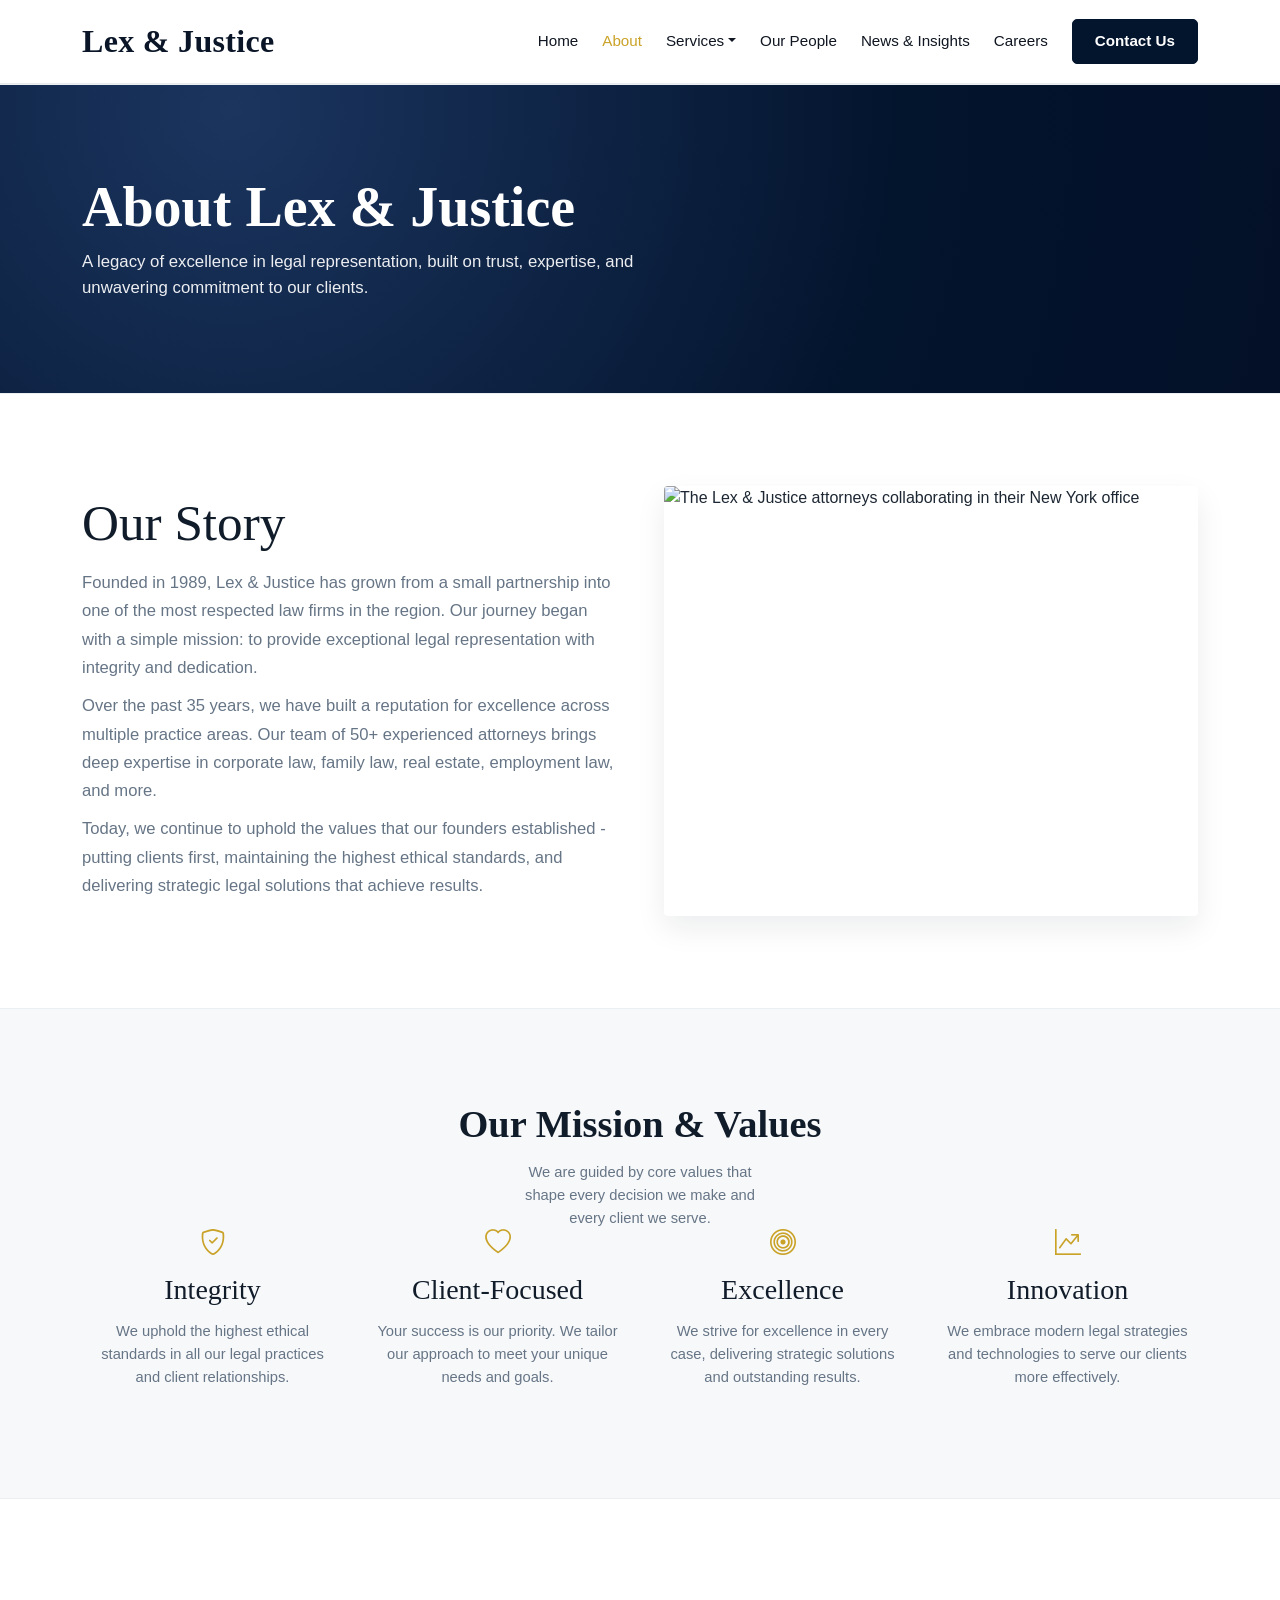
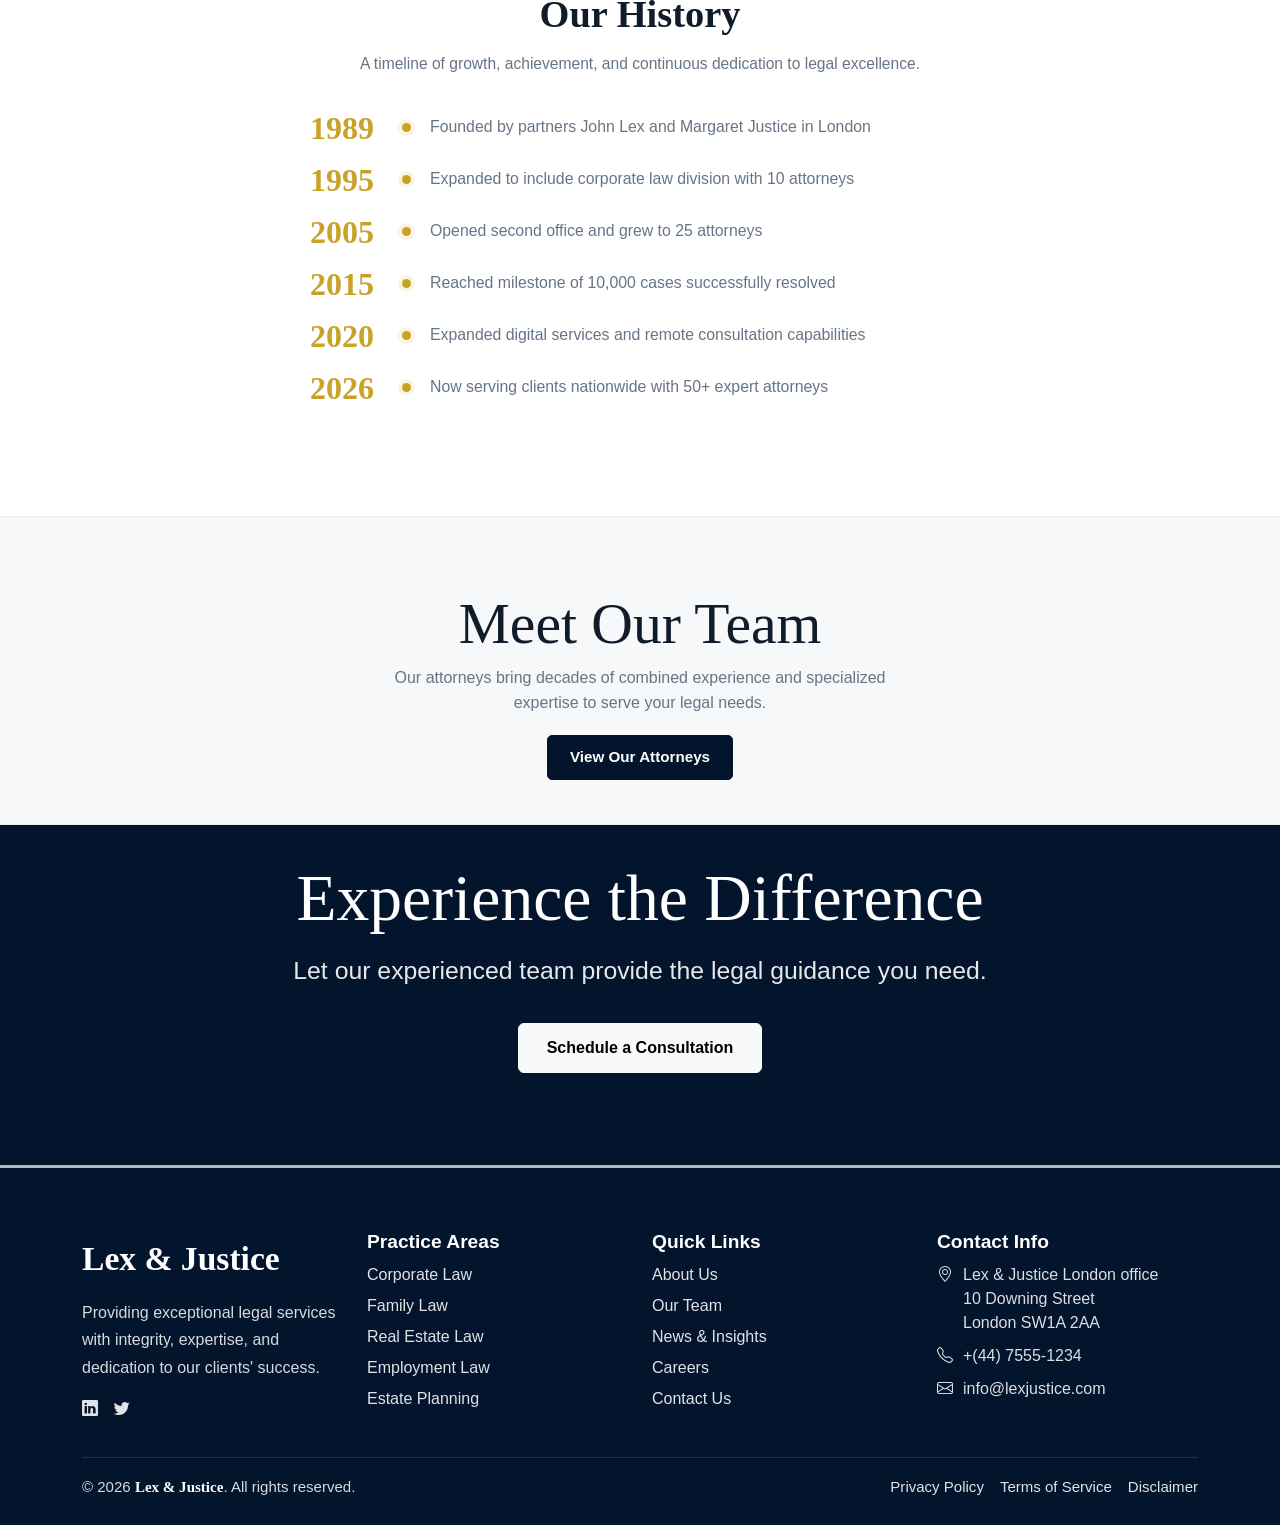
==== commit 3d066764: "Update footer address to 10 Downing Street" ====
--- a/about.html
+++ b/about.html
@@ -4,11 +4,13 @@
   <meta charset="utf-8">
   <meta name="viewport" content="width=device-width, initial-scale=1">
   <title>Lex &amp; Justice | About</title>
+  <meta name="description" content="Learn about Lex &amp; Justice — our history, mission, values, and the experienced legal team behind our London law firm.">
   <link rel="preconnect" href="https://fonts.googleapis.com">
   <link rel="preconnect" href="https://fonts.gstatic.com" crossorigin>
   <link href="https://fonts.googleapis.com/css2?family=Cormorant+Garamond:wght@500;600;700&family=Inter:wght@400;500;600;700&family=Playfair+Display:wght@600&display=swap" rel="stylesheet">
   <link href="https://cdn.jsdelivr.net/npm/bootstrap@5.3.3/dist/css/bootstrap.min.css" rel="stylesheet" integrity="sha384-QWTKZyjpPEjISv5WaRU9OFeRpok6YctnYmDr5pNlyT2bRjXh0JMhjY6hW+ALEwIH" crossorigin="anonymous">
-  <link rel="stylesheet" href="https://cdn.jsdelivr.net/npm/bootstrap-icons@1.11.3/font/bootstrap-icons.min.css">
+  <link rel="stylesheet" href="https://cdn.jsdelivr.net/npm/bootstrap-icons@1.11.3/font/bootstrap-icons.min.css" media="print" onload="this.media='all'">
+  <noscript><link rel="stylesheet" href="https://cdn.jsdelivr.net/npm/bootstrap-icons@1.11.3/font/bootstrap-icons.min.css"></noscript>
   <link rel="stylesheet" href="css/style.css">
 </head>
 <body>
@@ -217,7 +219,7 @@
         <div class="col-md-6 col-lg-3">
           <h2 class="footer-col-title">Contact Info</h2>
           <ul class="list-unstyled footer-contact">
-            <li><i class="bi bi-geo-alt" aria-hidden="true"></i><span>123 Legal District<br>London, SE10 0AS</span></li>
+            <li><i class="bi bi-geo-alt" aria-hidden="true"></i><span>Lex &amp; Justice London office<br>10 Downing Street<br>London SW1A 2AA</span></li>
             <li><i class="bi bi-telephone" aria-hidden="true"></i><span>+(44) 7555-1234</span></li>
             <li><i class="bi bi-envelope" aria-hidden="true"></i><span>info@lexjustice.com</span></li>
           </ul>
@@ -235,7 +237,7 @@
   </footer>
 
   <!-- Bootstrap bundle drives the navbar collapse, dropdowns and any modals. UserWay adds an accessibility menu — pinned to the bottom-right via CSS so it doesn't clash with the sticky navbar. -->
-  <script src="https://cdn.jsdelivr.net/npm/bootstrap@5.3.3/dist/js/bootstrap.bundle.min.js" integrity="sha384-YvpcrYf0tY3lHB60NNkmXc5s9fDVZLESaAA55NDzOxhy9GkcIdslK1eN7N6jIeHz" crossorigin="anonymous"></script>
+  <script src="https://cdn.jsdelivr.net/npm/bootstrap@5.3.3/dist/js/bootstrap.bundle.min.js" integrity="sha384-YvpcrYf0tY3lHB60NNkmXc5s9fDVZLESaAA55NDzOxhy9GkcIdslK1eN7N6jIeHz" crossorigin="anonymous" defer></script>
   <script src="https://cdn.userway.org/widget.js" data-account="FREE"></script>
 </body>
 </html>
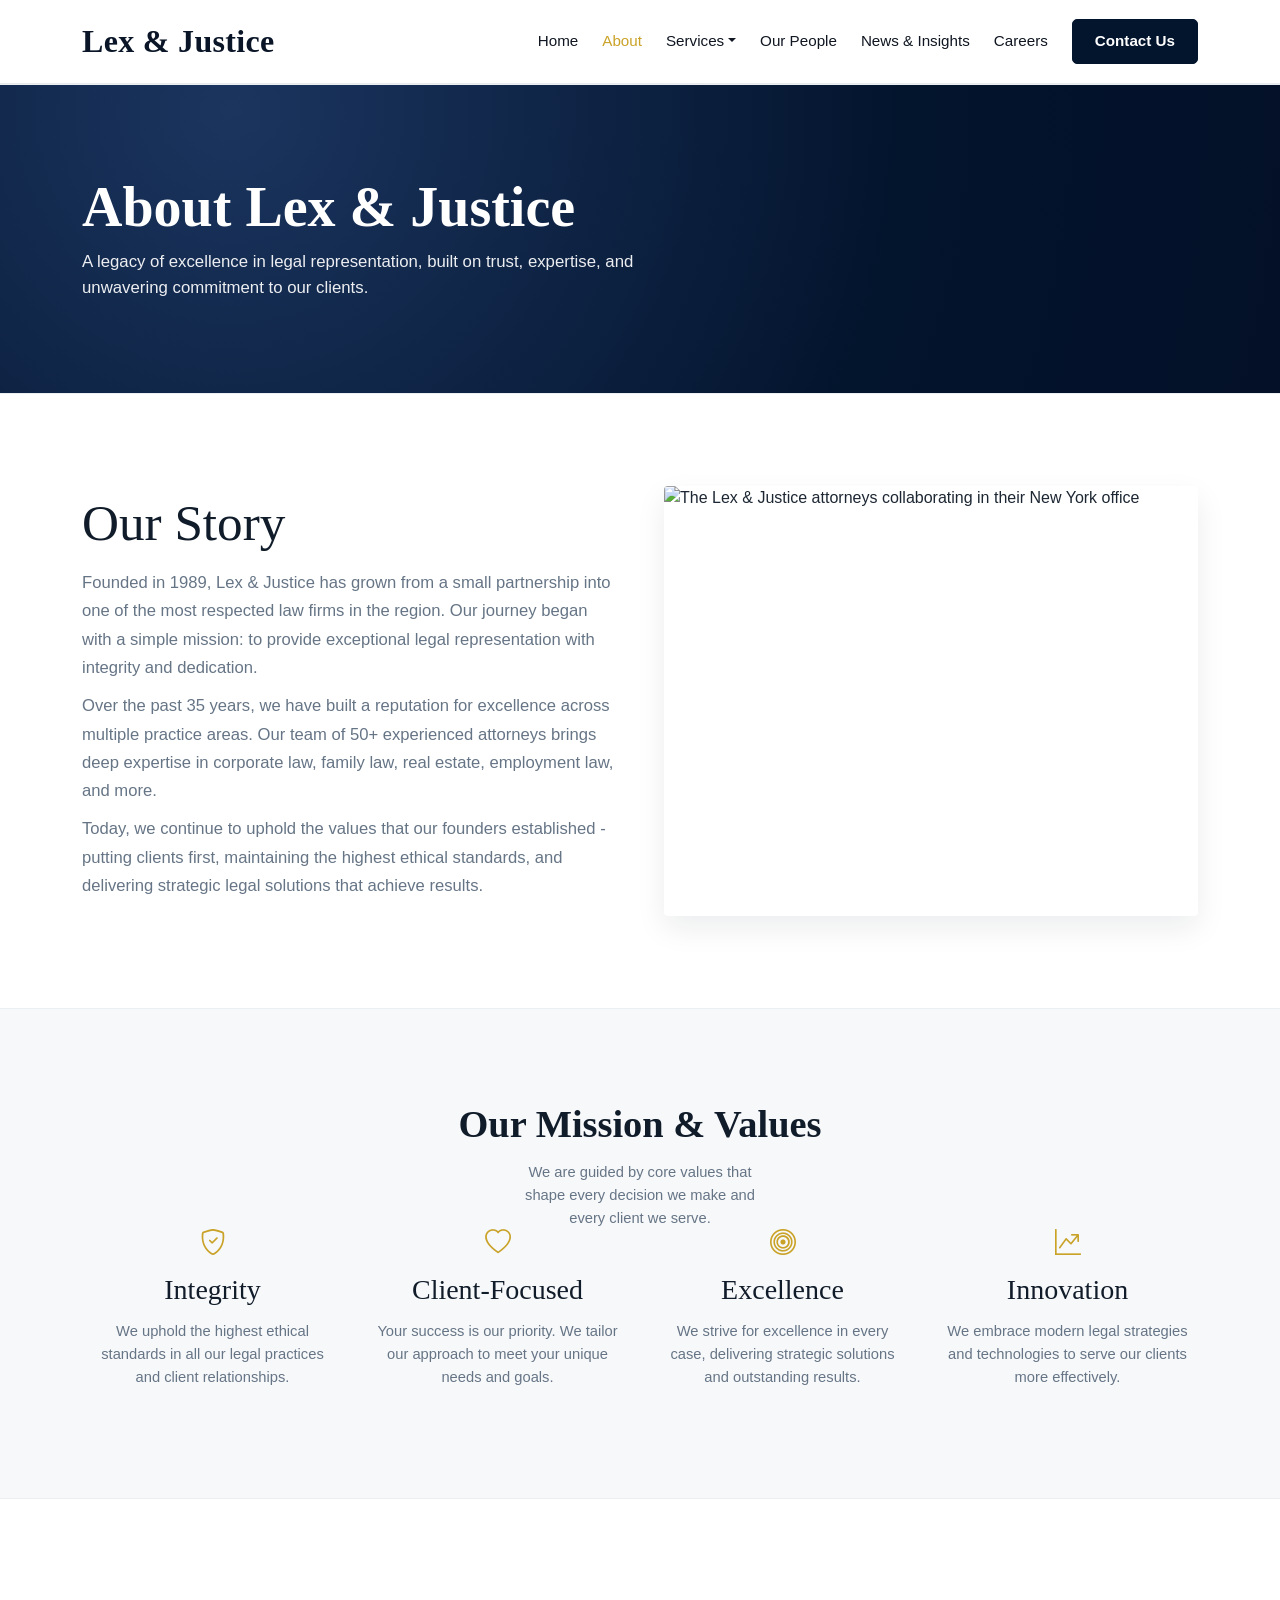
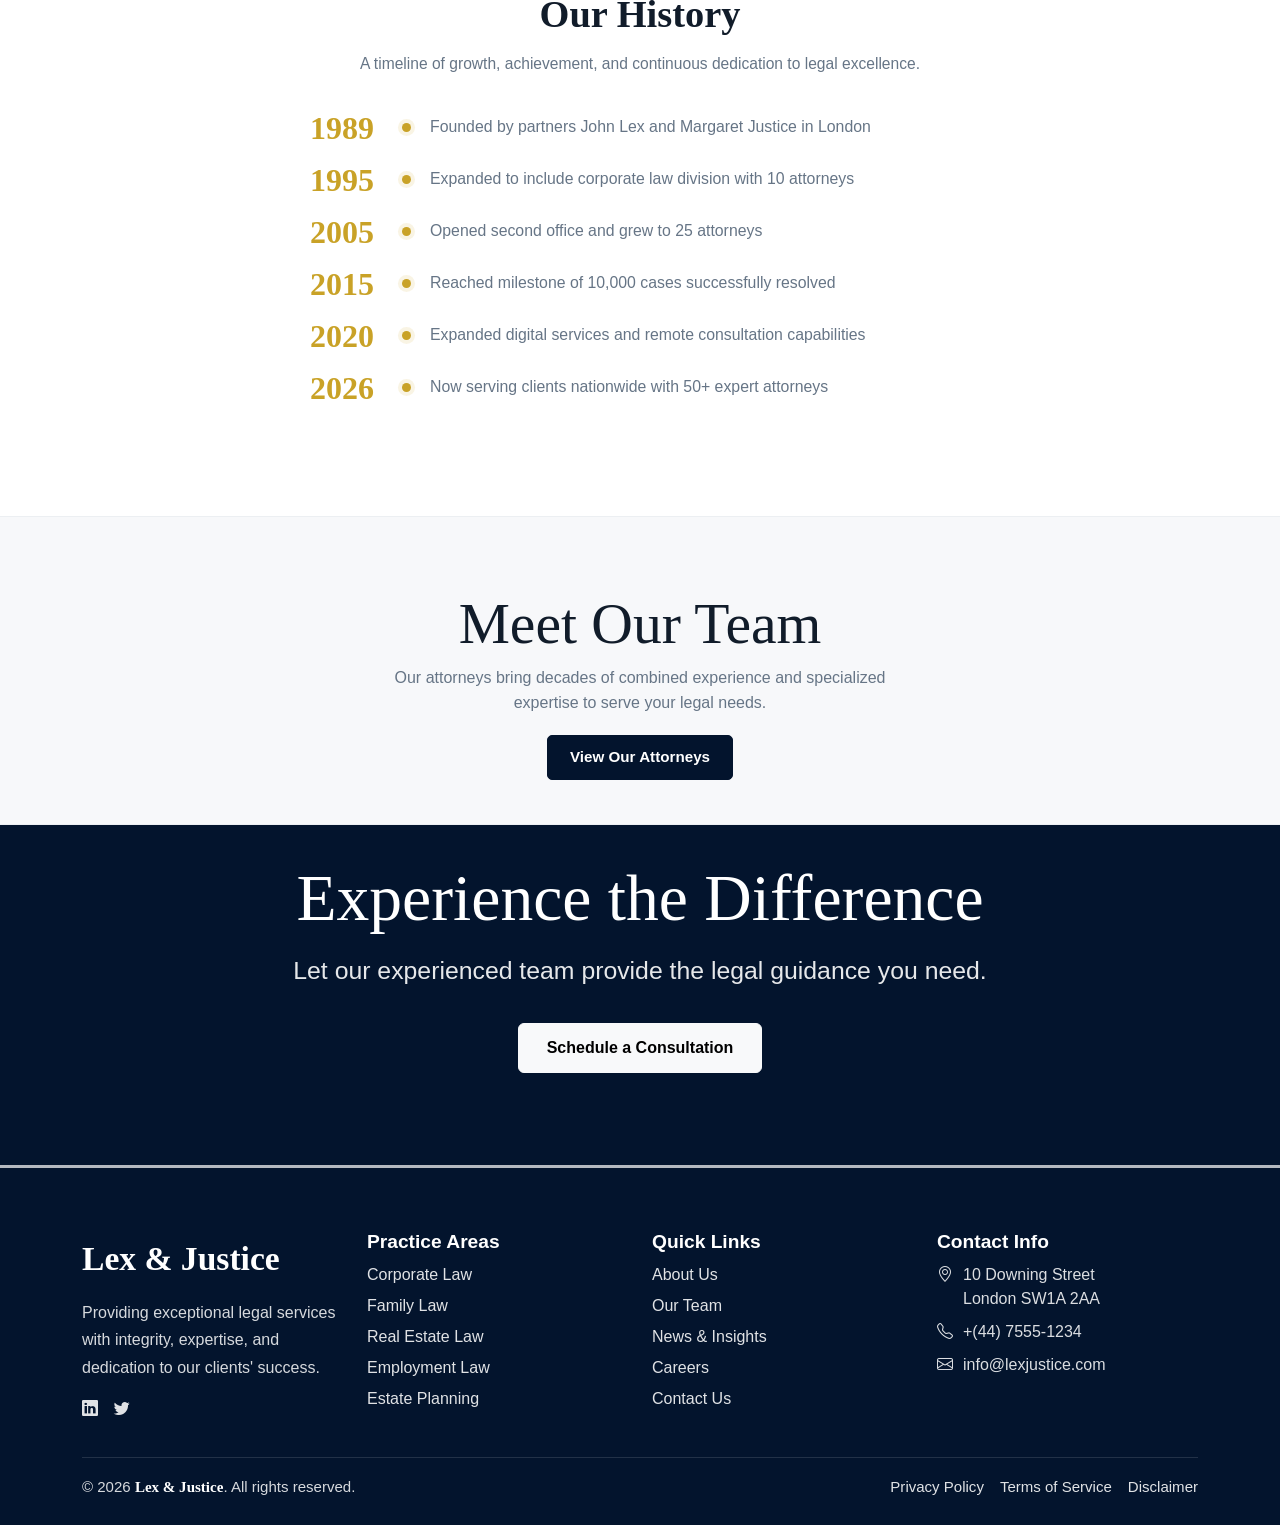
==== commit a60a0523: "Update footer address to 10 Downing Street" ====
--- a/about.html
+++ b/about.html
@@ -219,7 +219,7 @@
         <div class="col-md-6 col-lg-3">
           <h2 class="footer-col-title">Contact Info</h2>
           <ul class="list-unstyled footer-contact">
-            <li><i class="bi bi-geo-alt" aria-hidden="true"></i><span>Lex &amp; Justice London office<br>10 Downing Street<br>London SW1A 2AA</span></li>
+            <li><i class="bi bi-geo-alt" aria-hidden="true"></i><span>10 Downing Street<br>London SW1A 2AA</span></li>
             <li><i class="bi bi-telephone" aria-hidden="true"></i><span>+(44) 7555-1234</span></li>
             <li><i class="bi bi-envelope" aria-hidden="true"></i><span>info@lexjustice.com</span></li>
           </ul>
